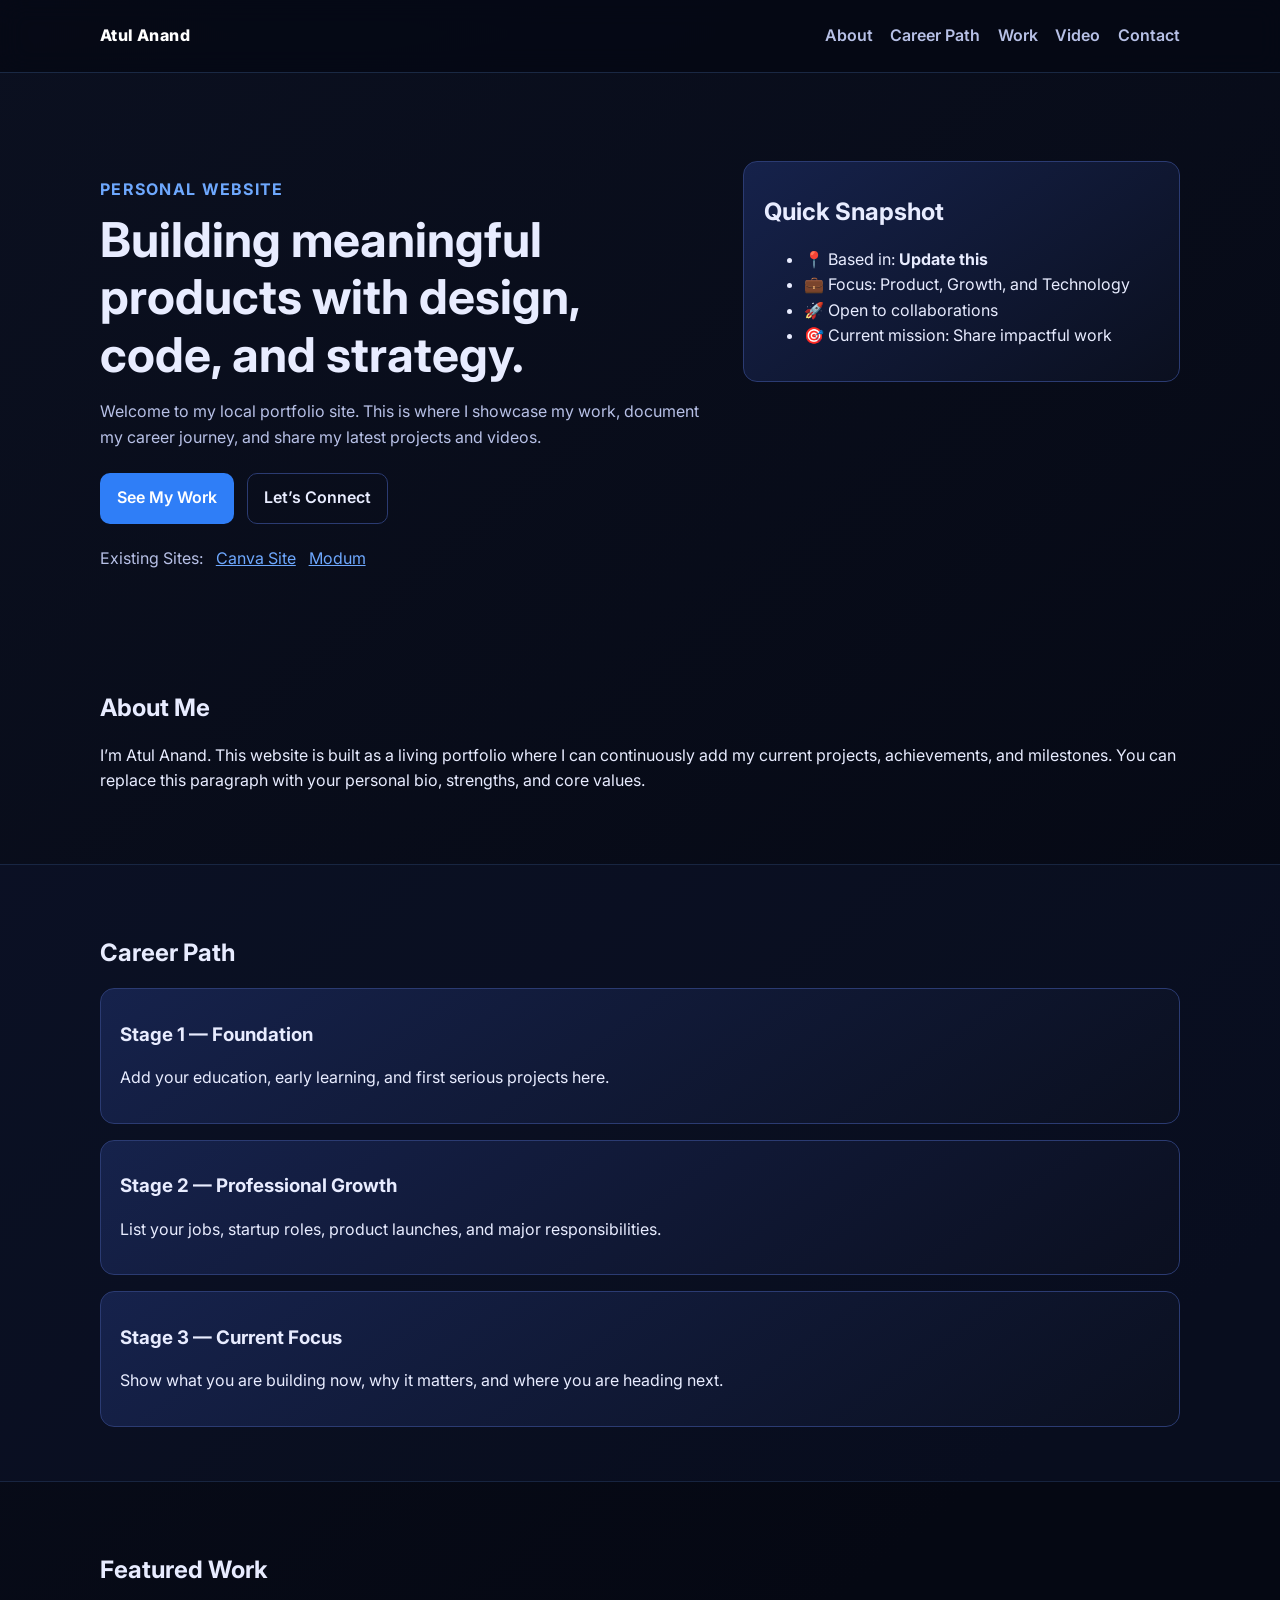
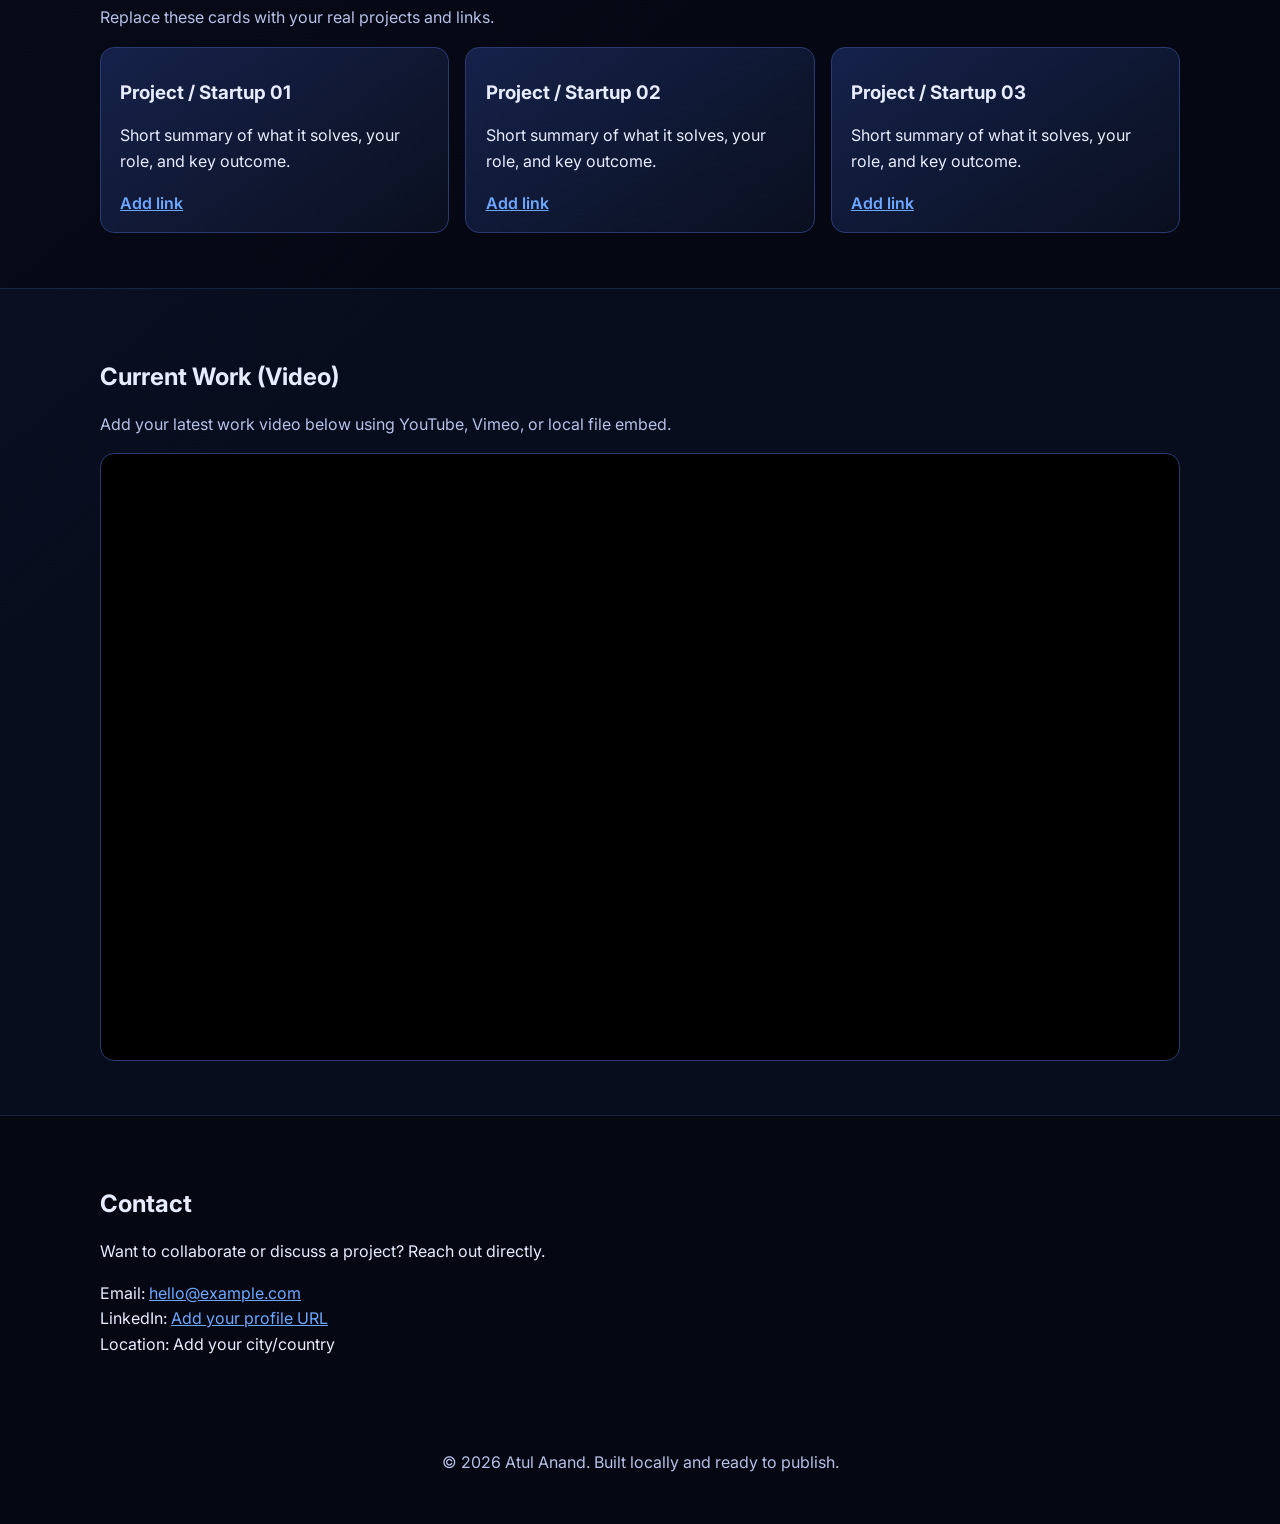
==== index.html @ 0b85ee7c "Create local personal portfolio website scaffold" ====
<!DOCTYPE html>
<html lang="en">
<head>
  <meta charset="UTF-8" />
  <meta name="viewport" content="width=device-width, initial-scale=1.0" />
  <title>Atul Anand | Portfolio</title>
  <meta name="description" content="Personal portfolio for Atul Anand: projects, career journey, and latest work." />
  <link rel="preconnect" href="https://fonts.googleapis.com">
  <link rel="preconnect" href="https://fonts.gstatic.com" crossorigin>
  <link href="https://fonts.googleapis.com/css2?family=Inter:wght@400;500;600;700;800&display=swap" rel="stylesheet">
  <link rel="stylesheet" href="style.css" />
</head>
<body>
  <header class="site-header" id="top">
    <div class="container nav-wrap">
      <a class="brand" href="#top">Atul Anand</a>
      <nav>
        <button class="menu-toggle" aria-expanded="false" aria-controls="site-menu">Menu</button>
        <ul id="site-menu" class="menu">
          <li><a href="#about">About</a></li>
          <li><a href="#career">Career Path</a></li>
          <li><a href="#work">Work</a></li>
          <li><a href="#video">Video</a></li>
          <li><a href="#contact">Contact</a></li>
        </ul>
      </nav>
    </div>
  </header>

  <main>
    <section class="hero">
      <div class="container hero-grid">
        <div>
          <p class="eyebrow">Personal Website</p>
          <h1>Building meaningful products with design, code, and strategy.</h1>
          <p class="hero-copy">
            Welcome to my local portfolio site. This is where I showcase my work, document my career journey,
            and share my latest projects and videos.
          </p>
          <div class="hero-actions">
            <a class="btn primary" href="#work">See My Work</a>
            <a class="btn secondary" href="#contact">Let’s Connect</a>
          </div>
          <div class="external-links">
            <span>Existing Sites:</span>
            <a href="https://atulanand.my.canva.site/" target="_blank" rel="noreferrer">Canva Site</a>
            <a href="https://www.modum.me" target="_blank" rel="noreferrer">Modum</a>
          </div>
        </div>
        <aside class="hero-card">
          <h2>Quick Snapshot</h2>
          <ul>
            <li>📍 Based in: <strong>Update this</strong></li>
            <li>💼 Focus: Product, Growth, and Technology</li>
            <li>🚀 Open to collaborations</li>
            <li>🎯 Current mission: Share impactful work</li>
          </ul>
        </aside>
      </div>
    </section>

    <section id="about" class="section">
      <div class="container">
        <h2>About Me</h2>
        <p>
          I’m Atul Anand. This website is built as a living portfolio where I can continuously add my current
          projects, achievements, and milestones. You can replace this paragraph with your personal bio, strengths,
          and core values.
        </p>
      </div>
    </section>

    <section id="career" class="section alt-bg">
      <div class="container">
        <h2>Career Path</h2>
        <div class="timeline">
          <article class="timeline-item">
            <h3>Stage 1 — Foundation</h3>
            <p>Add your education, early learning, and first serious projects here.</p>
          </article>
          <article class="timeline-item">
            <h3>Stage 2 — Professional Growth</h3>
            <p>List your jobs, startup roles, product launches, and major responsibilities.</p>
          </article>
          <article class="timeline-item">
            <h3>Stage 3 — Current Focus</h3>
            <p>Show what you are building now, why it matters, and where you are heading next.</p>
          </article>
        </div>
      </div>
    </section>

    <section id="work" class="section">
      <div class="container">
        <h2>Featured Work</h2>
        <p class="section-intro">Replace these cards with your real projects and links.</p>
        <div class="cards">
          <article class="card">
            <h3>Project / Startup 01</h3>
            <p>Short summary of what it solves, your role, and key outcome.</p>
            <a href="#" aria-label="Project 1 link">Add link</a>
          </article>
          <article class="card">
            <h3>Project / Startup 02</h3>
            <p>Short summary of what it solves, your role, and key outcome.</p>
            <a href="#" aria-label="Project 2 link">Add link</a>
          </article>
          <article class="card">
            <h3>Project / Startup 03</h3>
            <p>Short summary of what it solves, your role, and key outcome.</p>
            <a href="#" aria-label="Project 3 link">Add link</a>
          </article>
        </div>
      </div>
    </section>

    <section id="video" class="section alt-bg">
      <div class="container">
        <h2>Current Work (Video)</h2>
        <p class="section-intro">Add your latest work video below using YouTube, Vimeo, or local file embed.</p>
        <div class="video-wrapper">
          <iframe
            src="https://www.youtube.com/embed/dQw4w9WgXcQ"
            title="Current Work Video"
            frameborder="0"
            allow="accelerometer; autoplay; clipboard-write; encrypted-media; gyroscope; picture-in-picture"
            allowfullscreen>
          </iframe>
        </div>
      </div>
    </section>

    <section id="contact" class="section">
      <div class="container">
        <h2>Contact</h2>
        <p>Want to collaborate or discuss a project? Reach out directly.</p>
        <ul class="contact-list">
          <li>Email: <a href="mailto:hello@example.com">hello@example.com</a></li>
          <li>LinkedIn: <a href="#">Add your profile URL</a></li>
          <li>Location: <span>Add your city/country</span></li>
        </ul>
      </div>
    </section>
  </main>

  <footer class="site-footer">
    <div class="container">
      <p>© <span id="year"></span> Atul Anand. Built locally and ready to publish.</p>
    </div>
  </footer>

  <script src="script.js"></script>
</body>
</html>
---- style.css ----
:root {
  --bg: #0b1020;
  --bg-soft: #111936;
  --text: #e8ecff;
  --text-soft: #b7c0e6;
  --accent: #6ea8fe;
  --accent-strong: #2f7ef7;
  --card: #121b3d;
  --border: #2b3b72;
  --container: 1080px;
}

* {
  box-sizing: border-box;
}

html {
  scroll-behavior: smooth;
}

body {
  margin: 0;
  font-family: 'Inter', system-ui, -apple-system, Segoe UI, Roboto, sans-serif;
  color: var(--text);
  background: linear-gradient(140deg, var(--bg), #050813 55%);
  line-height: 1.6;
}

.container {
  width: min(100% - 2rem, var(--container));
  margin-inline: auto;
}

.site-header {
  position: sticky;
  top: 0;
  backdrop-filter: blur(12px);
  background: rgba(5, 8, 19, 0.72);
  border-bottom: 1px solid rgba(110, 168, 254, 0.2);
  z-index: 20;
}

.nav-wrap {
  display: flex;
  align-items: center;
  justify-content: space-between;
  min-height: 72px;
}

.brand {
  color: #fff;
  text-decoration: none;
  font-weight: 800;
  letter-spacing: 0.4px;
}

.menu {
  list-style: none;
  display: flex;
  gap: 1.1rem;
  margin: 0;
  padding: 0;
}

.menu a {
  color: var(--text-soft);
  text-decoration: none;
  font-weight: 600;
}

.menu a:hover {
  color: #fff;
}

.menu-toggle {
  display: none;
}

.hero {
  padding: 5.5rem 0 3rem;
}

.hero-grid {
  display: grid;
  grid-template-columns: 1.4fr 1fr;
  gap: 2rem;
  align-items: start;
}

.eyebrow {
  color: var(--accent);
  font-weight: 700;
  text-transform: uppercase;
  letter-spacing: 0.08em;
  margin-bottom: 0.5rem;
}

h1,
h2,
h3 {
  line-height: 1.2;
}

h1 {
  font-size: clamp(2rem, 4vw, 3rem);
  margin: 0;
}

.hero-copy,
.section-intro {
  color: var(--text-soft);
  max-width: 65ch;
}

.hero-actions {
  display: flex;
  gap: 0.8rem;
  margin: 1.4rem 0;
  flex-wrap: wrap;
}

.btn {
  text-decoration: none;
  display: inline-block;
  padding: 0.72rem 1rem;
  border-radius: 10px;
  font-weight: 600;
  border: 1px solid transparent;
}

.btn.primary {
  background: var(--accent-strong);
  color: #fff;
}

.btn.secondary {
  border-color: var(--border);
  color: var(--text);
}

.external-links {
  display: flex;
  gap: 0.8rem;
  flex-wrap: wrap;
  align-items: center;
  color: var(--text-soft);
}

.external-links a {
  color: var(--accent);
}

.hero-card,
.card,
.timeline-item {
  background: linear-gradient(145deg, rgba(23, 36, 80, 0.9), rgba(11, 16, 32, 0.9));
  border: 1px solid var(--border);
  border-radius: 14px;
  padding: 1rem 1.2rem;
}

.section {
  padding: 3.4rem 0;
}

.alt-bg {
  background: rgba(17, 25, 54, 0.35);
  border-top: 1px solid rgba(110, 168, 254, 0.14);
  border-bottom: 1px solid rgba(110, 168, 254, 0.14);
}

.timeline {
  display: grid;
  gap: 1rem;
}

.cards {
  display: grid;
  grid-template-columns: repeat(3, minmax(0, 1fr));
  gap: 1rem;
}

.card a {
  color: var(--accent);
  font-weight: 600;
}

.video-wrapper {
  position: relative;
  width: 100%;
  aspect-ratio: 16 / 9;
  border-radius: 14px;
  overflow: hidden;
  border: 1px solid var(--border);
  background: #000;
}

.video-wrapper iframe {
  position: absolute;
  inset: 0;
  width: 100%;
  height: 100%;
}

.contact-list {
  list-style: none;
  padding: 0;
  margin: 0;
}

.contact-list a {
  color: var(--accent);
}

.site-footer {
  padding: 1.4rem 0 2rem;
  color: var(--text-soft);
  text-align: center;
}

@media (max-width: 840px) {
  .hero-grid,
  .cards {
    grid-template-columns: 1fr;
  }

  .menu-toggle {
    display: inline-block;
    border: 1px solid var(--border);
    background: transparent;
    color: var(--text);
    border-radius: 8px;
    padding: 0.4rem 0.65rem;
    font-weight: 600;
  }

  .menu {
    display: none;
    position: absolute;
    right: 1rem;
    top: 64px;
    background: #0b1020;
    border: 1px solid var(--border);
    border-radius: 10px;
    padding: 0.8rem;
    flex-direction: column;
    min-width: 160px;
  }

  .menu.open {
    display: flex;
  }
}
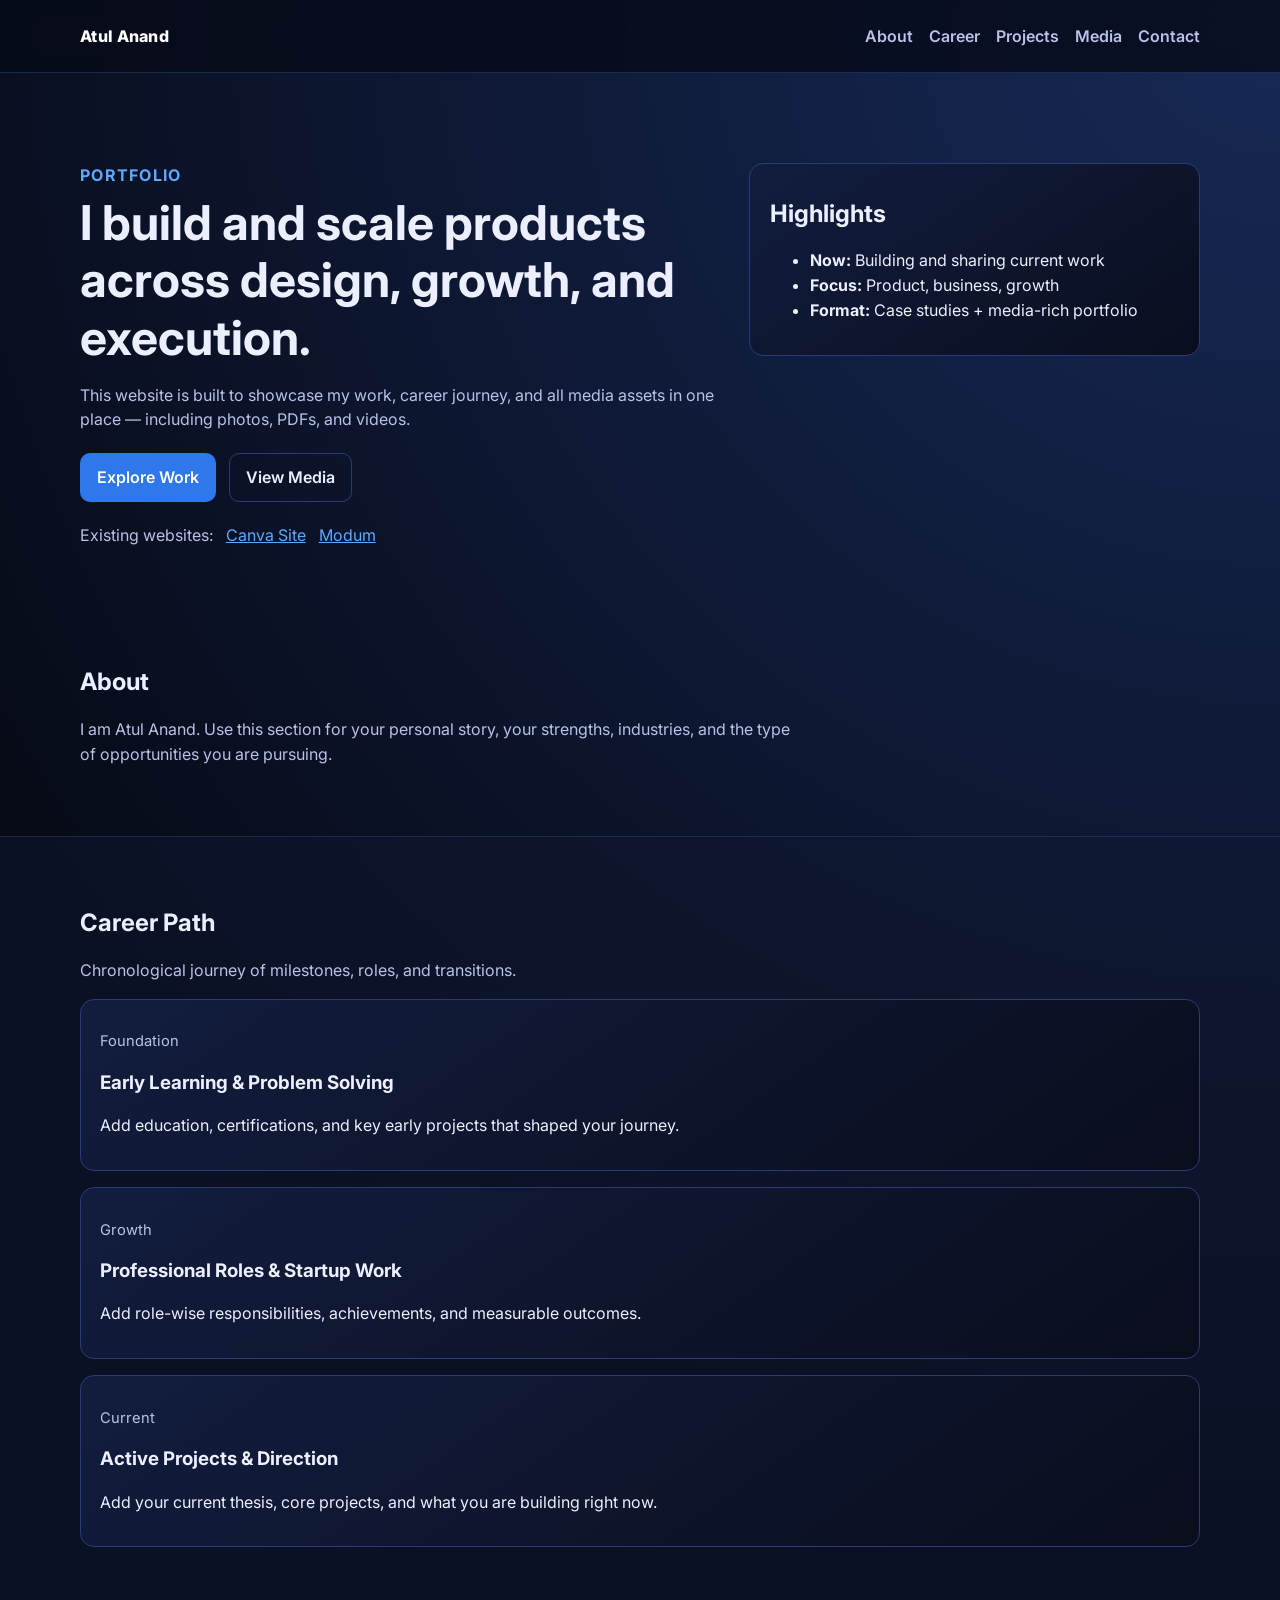
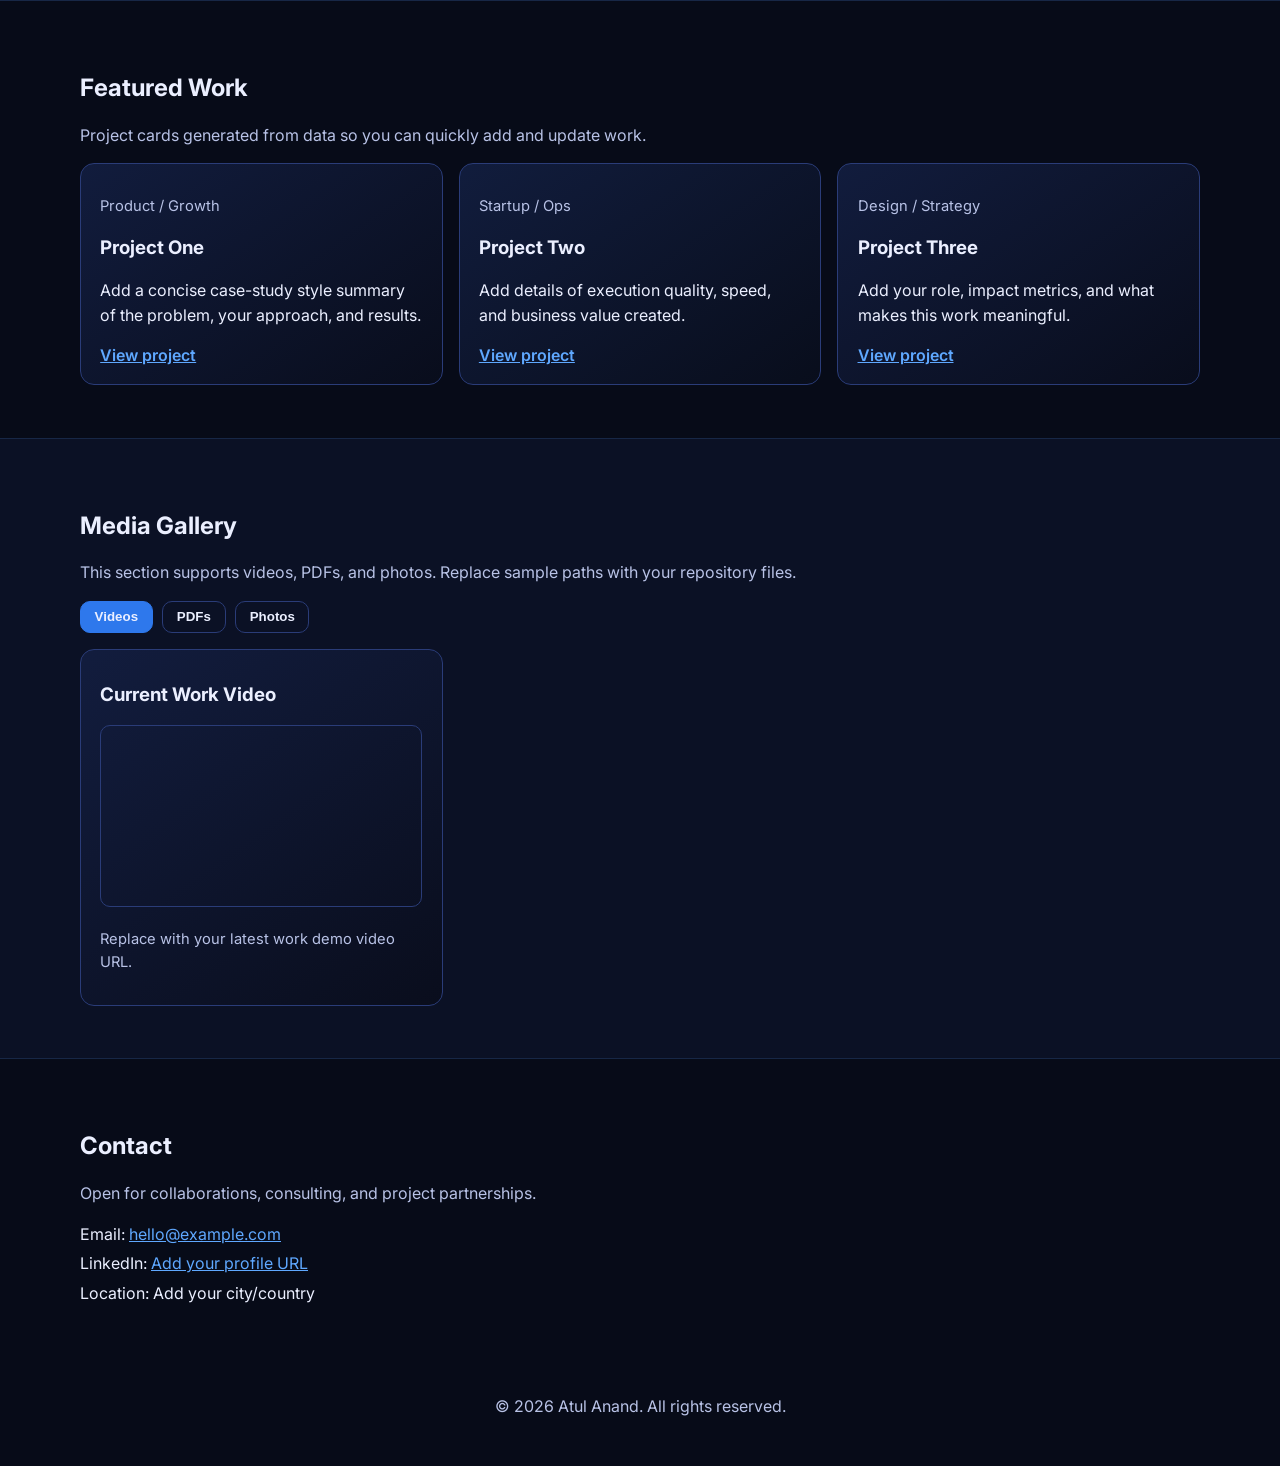
==== commit cf011d7f: "Add Vercel deployment configuration and docs" ====
--- a/index.html
+++ b/index.html
@@ -4,23 +4,29 @@
   <meta charset="UTF-8" />
   <meta name="viewport" content="width=device-width, initial-scale=1.0" />
   <title>Atul Anand | Portfolio</title>
-  <meta name="description" content="Personal portfolio for Atul Anand: projects, career journey, and latest work." />
-  <link rel="preconnect" href="https://fonts.googleapis.com">
-  <link rel="preconnect" href="https://fonts.gstatic.com" crossorigin>
-  <link href="https://fonts.googleapis.com/css2?family=Inter:wght@400;500;600;700;800&display=swap" rel="stylesheet">
+  <meta
+    name="description"
+    content="Atul Anand portfolio website featuring career journey, projects, media gallery, and contact details."
+  />
+  <link rel="preconnect" href="https://fonts.googleapis.com" />
+  <link rel="preconnect" href="https://fonts.gstatic.com" crossorigin />
+  <link
+    href="https://fonts.googleapis.com/css2?family=Inter:wght@400;500;600;700;800&display=swap"
+    rel="stylesheet"
+  />
   <link rel="stylesheet" href="style.css" />
 </head>
 <body>
   <header class="site-header" id="top">
     <div class="container nav-wrap">
       <a class="brand" href="#top">Atul Anand</a>
+      <button class="menu-toggle" aria-expanded="false" aria-controls="site-menu">Menu</button>
       <nav>
-        <button class="menu-toggle" aria-expanded="false" aria-controls="site-menu">Menu</button>
         <ul id="site-menu" class="menu">
           <li><a href="#about">About</a></li>
-          <li><a href="#career">Career Path</a></li>
-          <li><a href="#work">Work</a></li>
-          <li><a href="#video">Video</a></li>
+          <li><a href="#career">Career</a></li>
+          <li><a href="#projects">Projects</a></li>
+          <li><a href="#media">Media</a></li>
           <li><a href="#contact">Contact</a></li>
         </ul>
       </nav>
@@ -31,29 +37,29 @@
     <section class="hero">
       <div class="container hero-grid">
         <div>
-          <p class="eyebrow">Personal Website</p>
-          <h1>Building meaningful products with design, code, and strategy.</h1>
+          <p class="eyebrow">Portfolio</p>
+          <h1>I build and scale products across design, growth, and execution.</h1>
           <p class="hero-copy">
-            Welcome to my local portfolio site. This is where I showcase my work, document my career journey,
-            and share my latest projects and videos.
+            This website is built to showcase my work, career journey, and all media assets in one place —
+            including photos, PDFs, and videos.
           </p>
           <div class="hero-actions">
-            <a class="btn primary" href="#work">See My Work</a>
-            <a class="btn secondary" href="#contact">Let’s Connect</a>
+            <a class="btn primary" href="#projects">Explore Work</a>
+            <a class="btn secondary" href="#media">View Media</a>
           </div>
           <div class="external-links">
-            <span>Existing Sites:</span>
+            <span>Existing websites:</span>
             <a href="https://atulanand.my.canva.site/" target="_blank" rel="noreferrer">Canva Site</a>
             <a href="https://www.modum.me" target="_blank" rel="noreferrer">Modum</a>
           </div>
         </div>
+
         <aside class="hero-card">
-          <h2>Quick Snapshot</h2>
+          <h2>Highlights</h2>
           <ul>
-            <li>📍 Based in: <strong>Update this</strong></li>
-            <li>💼 Focus: Product, Growth, and Technology</li>
-            <li>🚀 Open to collaborations</li>
-            <li>🎯 Current mission: Share impactful work</li>
+            <li><strong>Now:</strong> Building and sharing current work</li>
+            <li><strong>Focus:</strong> Product, business, growth</li>
+            <li><strong>Format:</strong> Case studies + media-rich portfolio</li>
           </ul>
         </aside>
       </div>
@@ -61,83 +67,67 @@
 
     <section id="about" class="section">
       <div class="container">
-        <h2>About Me</h2>
-        <p>
-          I’m Atul Anand. This website is built as a living portfolio where I can continuously add my current
-          projects, achievements, and milestones. You can replace this paragraph with your personal bio, strengths,
-          and core values.
-        </p>
+        <div class="section-head">
+          <h2>About</h2>
+          <p>
+            I am Atul Anand. Use this section for your personal story, your strengths, industries,
+            and the type of opportunities you are pursuing.
+          </p>
+        </div>
       </div>
     </section>
 
     <section id="career" class="section alt-bg">
       <div class="container">
-        <h2>Career Path</h2>
-        <div class="timeline">
-          <article class="timeline-item">
-            <h3>Stage 1 — Foundation</h3>
-            <p>Add your education, early learning, and first serious projects here.</p>
-          </article>
-          <article class="timeline-item">
-            <h3>Stage 2 — Professional Growth</h3>
-            <p>List your jobs, startup roles, product launches, and major responsibilities.</p>
-          </article>
-          <article class="timeline-item">
-            <h3>Stage 3 — Current Focus</h3>
-            <p>Show what you are building now, why it matters, and where you are heading next.</p>
-          </article>
+        <div class="section-head">
+          <h2>Career Path</h2>
+          <p>Chronological journey of milestones, roles, and transitions.</p>
         </div>
+        <div id="careerTimeline" class="timeline"></div>
       </div>
     </section>
 
-    <section id="work" class="section">
+    <section id="projects" class="section">
       <div class="container">
-        <h2>Featured Work</h2>
-        <p class="section-intro">Replace these cards with your real projects and links.</p>
-        <div class="cards">
-          <article class="card">
-            <h3>Project / Startup 01</h3>
-            <p>Short summary of what it solves, your role, and key outcome.</p>
-            <a href="#" aria-label="Project 1 link">Add link</a>
-          </article>
-          <article class="card">
-            <h3>Project / Startup 02</h3>
-            <p>Short summary of what it solves, your role, and key outcome.</p>
-            <a href="#" aria-label="Project 2 link">Add link</a>
-          </article>
-          <article class="card">
-            <h3>Project / Startup 03</h3>
-            <p>Short summary of what it solves, your role, and key outcome.</p>
-            <a href="#" aria-label="Project 3 link">Add link</a>
-          </article>
+        <div class="section-head">
+          <h2>Featured Work</h2>
+          <p>Project cards generated from data so you can quickly add and update work.</p>
         </div>
+        <div id="projectGrid" class="cards"></div>
       </div>
     </section>
 
-    <section id="video" class="section alt-bg">
+    <section id="media" class="section alt-bg">
       <div class="container">
-        <h2>Current Work (Video)</h2>
-        <p class="section-intro">Add your latest work video below using YouTube, Vimeo, or local file embed.</p>
-        <div class="video-wrapper">
-          <iframe
-            src="https://www.youtube.com/embed/dQw4w9WgXcQ"
-            title="Current Work Video"
-            frameborder="0"
-            allow="accelerometer; autoplay; clipboard-write; encrypted-media; gyroscope; picture-in-picture"
-            allowfullscreen>
-          </iframe>
+        <div class="section-head">
+          <h2>Media Gallery</h2>
+          <p>
+            This section supports videos, PDFs, and photos. Replace sample paths with your repository files.
+          </p>
         </div>
+
+        <div class="media-tabs" role="tablist" aria-label="Media type tabs">
+          <button class="tab-btn active" data-tab="videos" role="tab" aria-selected="true">Videos</button>
+          <button class="tab-btn" data-tab="pdfs" role="tab" aria-selected="false">PDFs</button>
+          <button class="tab-btn" data-tab="photos" role="tab" aria-selected="false">Photos</button>
+        </div>
+
+        <div id="videos" class="tab-panel active" role="tabpanel"></div>
+        <div id="pdfs" class="tab-panel" role="tabpanel"></div>
+        <div id="photos" class="tab-panel" role="tabpanel"></div>
       </div>
     </section>
 
     <section id="contact" class="section">
       <div class="container">
-        <h2>Contact</h2>
-        <p>Want to collaborate or discuss a project? Reach out directly.</p>
+        <div class="section-head">
+          <h2>Contact</h2>
+          <p>Open for collaborations, consulting, and project partnerships.</p>
+        </div>
         <ul class="contact-list">
           <li>Email: <a href="mailto:hello@example.com">hello@example.com</a></li>
           <li>LinkedIn: <a href="#">Add your profile URL</a></li>
-          <li>Location: <span>Add your city/country</span></li>
+          <li>Location: Add your city/country</li>
         </ul>
       </div>
     </section>
@@ -145,7 +135,7 @@
 
   <footer class="site-footer">
     <div class="container">
-      <p>© <span id="year"></span> Atul Anand. Built locally and ready to publish.</p>
+      <p>© <span id="year"></span> Atul Anand. All rights reserved.</p>
     </div>
   </footer>
 
--- a/style.css
+++ b/style.css
@@ -1,13 +1,13 @@
 :root {
-  --bg: #0b1020;
-  --bg-soft: #111936;
-  --text: #e8ecff;
-  --text-soft: #b7c0e6;
-  --accent: #6ea8fe;
-  --accent-strong: #2f7ef7;
-  --card: #121b3d;
-  --border: #2b3b72;
-  --container: 1080px;
+  --bg: #070b18;
+  --bg-soft: #101833;
+  --text: #ebefff;
+  --muted: #b8c2e6;
+  --accent: #5fa8ff;
+  --accent-strong: #2e78ec;
+  --border: #2a3c78;
+  --card: #121d3f;
+  --container: 1120px;
 }
 
 * {
@@ -20,10 +20,10 @@
 
 body {
   margin: 0;
-  font-family: 'Inter', system-ui, -apple-system, Segoe UI, Roboto, sans-serif;
+  font-family: 'Inter', system-ui, -apple-system, sans-serif;
+  background: radial-gradient(circle at top right, #172957, var(--bg) 45%);
   color: var(--text);
-  background: linear-gradient(140deg, var(--bg), #050813 55%);
-  line-height: 1.6;
+  line-height: 1.55;
 }
 
 .container {
@@ -34,36 +34,37 @@
 .site-header {
   position: sticky;
   top: 0;
-  backdrop-filter: blur(12px);
-  background: rgba(5, 8, 19, 0.72);
-  border-bottom: 1px solid rgba(110, 168, 254, 0.2);
-  z-index: 20;
+  z-index: 100;
+  background: rgba(7, 11, 24, 0.8);
+  border-bottom: 1px solid rgba(95, 168, 255, 0.2);
+  backdrop-filter: blur(10px);
 }
 
 .nav-wrap {
+  min-height: 72px;
   display: flex;
   align-items: center;
   justify-content: space-between;
-  min-height: 72px;
+  gap: 1rem;
 }
 
 .brand {
   color: #fff;
   text-decoration: none;
   font-weight: 800;
-  letter-spacing: 0.4px;
+  letter-spacing: 0.3px;
 }
 
 .menu {
+  display: flex;
   list-style: none;
-  display: flex;
-  gap: 1.1rem;
   margin: 0;
   padding: 0;
+  gap: 1rem;
 }
 
 .menu a {
-  color: var(--text-soft);
+  color: var(--muted);
   text-decoration: none;
   font-weight: 600;
 }
@@ -74,30 +75,36 @@
 
 .menu-toggle {
   display: none;
+  border: 1px solid var(--border);
+  background: transparent;
+  color: var(--text);
+  border-radius: 8px;
+  padding: 0.4rem 0.65rem;
 }
 
 .hero {
-  padding: 5.5rem 0 3rem;
+  padding: 5.6rem 0 3rem;
 }
 
 .hero-grid {
   display: grid;
-  grid-template-columns: 1.4fr 1fr;
-  gap: 2rem;
+  grid-template-columns: 1.45fr 1fr;
+  gap: 1rem;
   align-items: start;
 }
 
 .eyebrow {
+  text-transform: uppercase;
+  letter-spacing: 0.08em;
   color: var(--accent);
   font-weight: 700;
-  text-transform: uppercase;
-  letter-spacing: 0.08em;
-  margin-bottom: 0.5rem;
+  margin: 0 0 0.4rem;
 }
 
 h1,
 h2,
-h3 {
+h3,
+h4 {
   line-height: 1.2;
 }
 
@@ -106,23 +113,33 @@
   margin: 0;
 }
 
-.hero-copy,
-.section-intro {
-  color: var(--text-soft);
-  max-width: 65ch;
+.section {
+  padding: 3.3rem 0;
+}
+
+.alt-bg {
+  background: rgba(16, 24, 51, 0.5);
+  border-top: 1px solid rgba(95, 168, 255, 0.15);
+  border-bottom: 1px solid rgba(95, 168, 255, 0.15);
+}
+
+.section-head p,
+.hero-copy {
+  color: var(--muted);
+  max-width: 72ch;
 }
 
 .hero-actions {
   display: flex;
+  flex-wrap: wrap;
   gap: 0.8rem;
-  margin: 1.4rem 0;
-  flex-wrap: wrap;
+  margin: 1.3rem 0;
 }
 
 .btn {
+  display: inline-block;
+  padding: 0.7rem 1rem;
   text-decoration: none;
-  display: inline-block;
-  padding: 0.72rem 1rem;
   border-radius: 10px;
   font-weight: 600;
   border: 1px solid transparent;
@@ -140,10 +157,10 @@
 
 .external-links {
   display: flex;
-  gap: 0.8rem;
   flex-wrap: wrap;
   align-items: center;
-  color: var(--text-soft);
+  gap: 0.8rem;
+  color: var(--muted);
 }
 
 .external-links a {
@@ -151,61 +168,90 @@
 }
 
 .hero-card,
+.timeline-item,
 .card,
-.timeline-item {
-  background: linear-gradient(145deg, rgba(23, 36, 80, 0.9), rgba(11, 16, 32, 0.9));
+.media-card {
+  background: linear-gradient(145deg, rgba(18, 29, 63, 0.95), rgba(9, 13, 28, 0.95));
   border: 1px solid var(--border);
   border-radius: 14px;
   padding: 1rem 1.2rem;
 }
 
-.section {
-  padding: 3.4rem 0;
-}
-
-.alt-bg {
-  background: rgba(17, 25, 54, 0.35);
-  border-top: 1px solid rgba(110, 168, 254, 0.14);
-  border-bottom: 1px solid rgba(110, 168, 254, 0.14);
-}
-
-.timeline {
+.timeline,
+.cards,
+.media-grid {
   display: grid;
   gap: 1rem;
 }
 
 .cards {
-  display: grid;
   grid-template-columns: repeat(3, minmax(0, 1fr));
-  gap: 1rem;
-}
-
-.card a {
+}
+
+.card .meta,
+.timeline-item .meta,
+.media-card .meta {
+  color: var(--muted);
+  font-size: 0.92rem;
+}
+
+.card a,
+.media-card a {
   color: var(--accent);
   font-weight: 600;
 }
 
-.video-wrapper {
-  position: relative;
+.media-tabs {
+  display: flex;
+  gap: 0.6rem;
+  margin-bottom: 1rem;
+  flex-wrap: wrap;
+}
+
+.tab-btn {
+  background: transparent;
+  border: 1px solid var(--border);
+  color: var(--text);
+  border-radius: 10px;
+  padding: 0.45rem 0.85rem;
+  font-weight: 600;
+  cursor: pointer;
+}
+
+.tab-btn.active {
+  background: var(--accent-strong);
+  border-color: var(--accent-strong);
+}
+
+.tab-panel {
+  display: none;
+}
+
+.tab-panel.active {
+  display: block;
+}
+
+.media-grid {
+  grid-template-columns: repeat(3, minmax(0, 1fr));
+}
+
+.media-card img,
+.media-card iframe {
   width: 100%;
-  aspect-ratio: 16 / 9;
-  border-radius: 14px;
-  overflow: hidden;
+  border-radius: 10px;
   border: 1px solid var(--border);
-  background: #000;
-}
-
-.video-wrapper iframe {
-  position: absolute;
-  inset: 0;
-  width: 100%;
-  height: 100%;
+}
+
+.media-card iframe {
+  aspect-ratio: 16/9;
 }
 
 .contact-list {
   list-style: none;
   padding: 0;
   margin: 0;
+  display: grid;
+  gap: 0.3rem;
 }
 
 .contact-list a {
@@ -213,38 +259,39 @@
 }
 
 .site-footer {
-  padding: 1.4rem 0 2rem;
-  color: var(--text-soft);
+  padding: 1.2rem 0 2rem;
   text-align: center;
-}
-
-@media (max-width: 840px) {
+  color: var(--muted);
+}
+
+@media (max-width: 900px) {
   .hero-grid,
-  .cards {
+  .cards,
+  .media-grid {
     grid-template-columns: 1fr;
   }
 
   .menu-toggle {
     display: inline-block;
-    border: 1px solid var(--border);
-    background: transparent;
-    color: var(--text);
-    border-radius: 8px;
-    padding: 0.4rem 0.65rem;
-    font-weight: 600;
+    order: 2;
+    margin-left: auto;
+  }
+
+  nav {
+    position: relative;
   }
 
   .menu {
     display: none;
     position: absolute;
-    right: 1rem;
-    top: 64px;
-    background: #0b1020;
+    top: 46px;
+    right: 0;
+    flex-direction: column;
+    min-width: 170px;
+    padding: 0.8rem;
+    border-radius: 10px;
     border: 1px solid var(--border);
-    border-radius: 10px;
-    padding: 0.8rem;
-    flex-direction: column;
-    min-width: 160px;
+    background: #0b132b;
   }
 
   .menu.open {
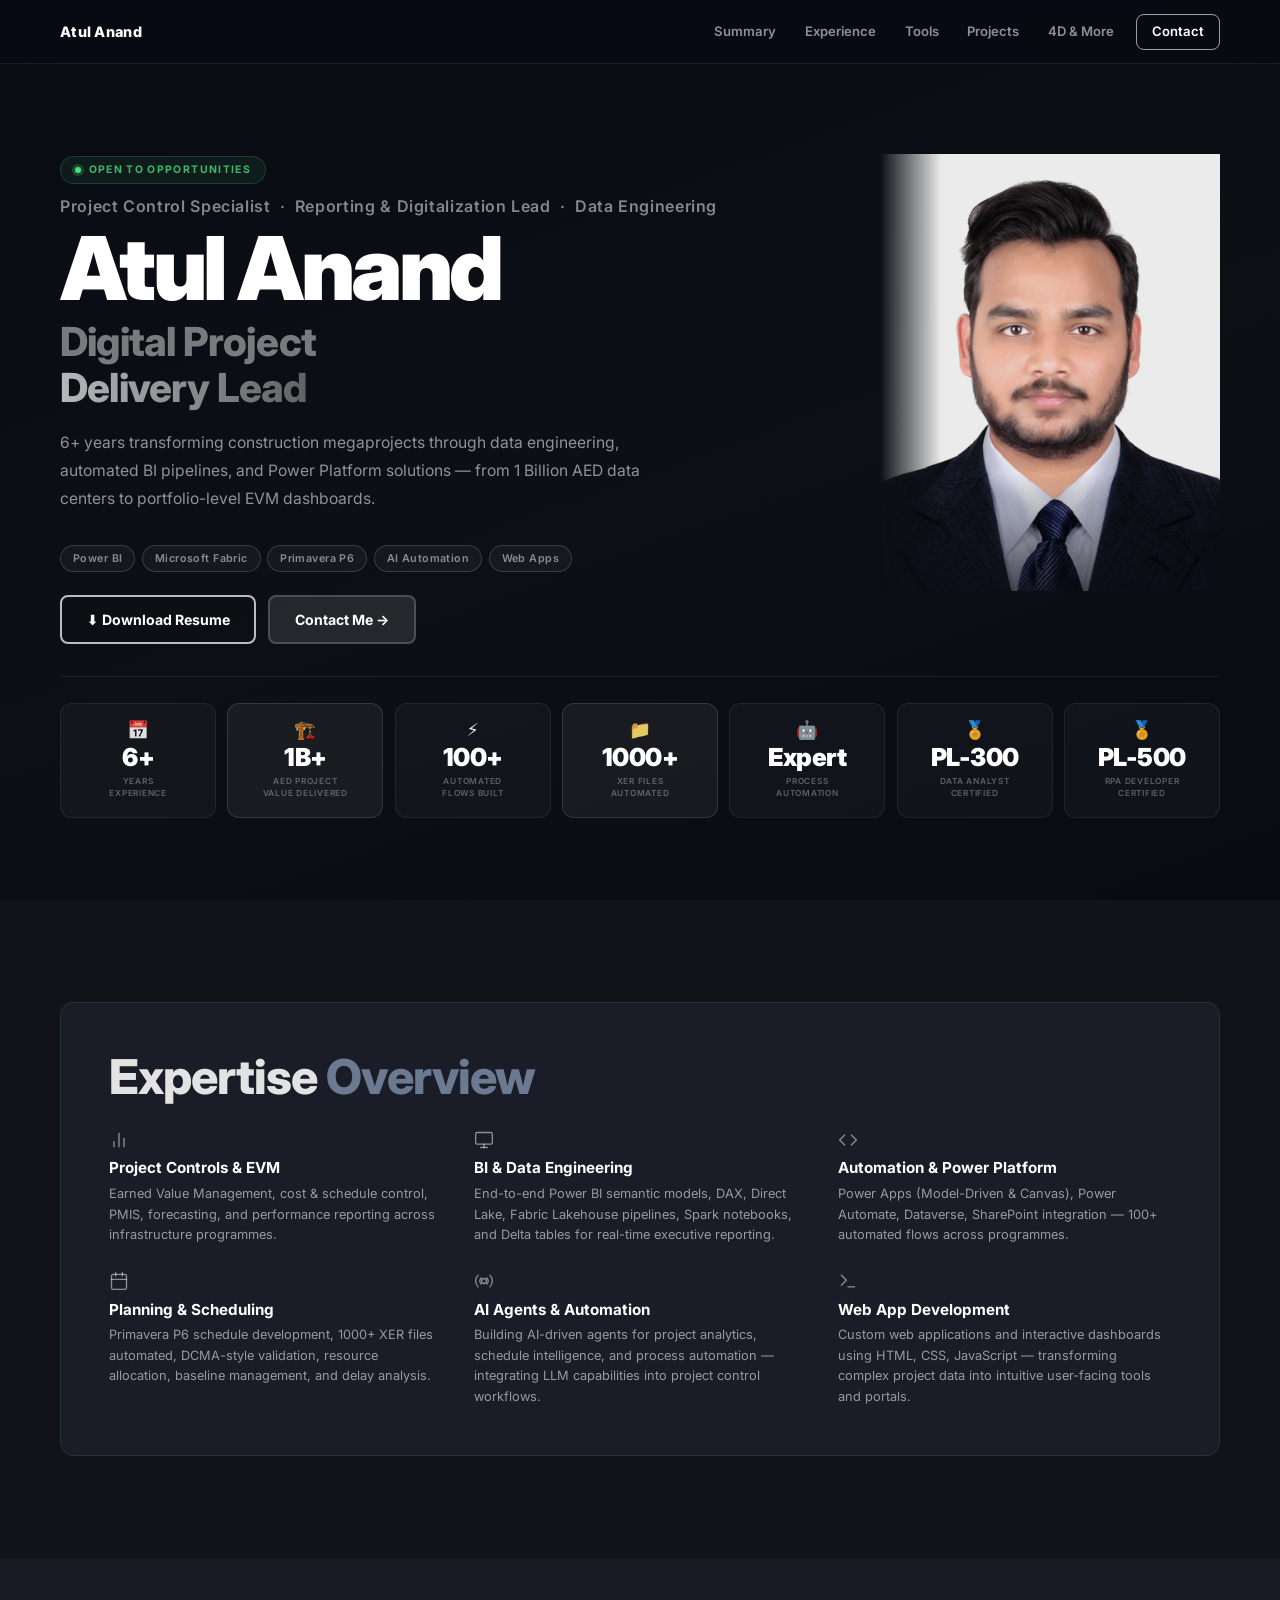
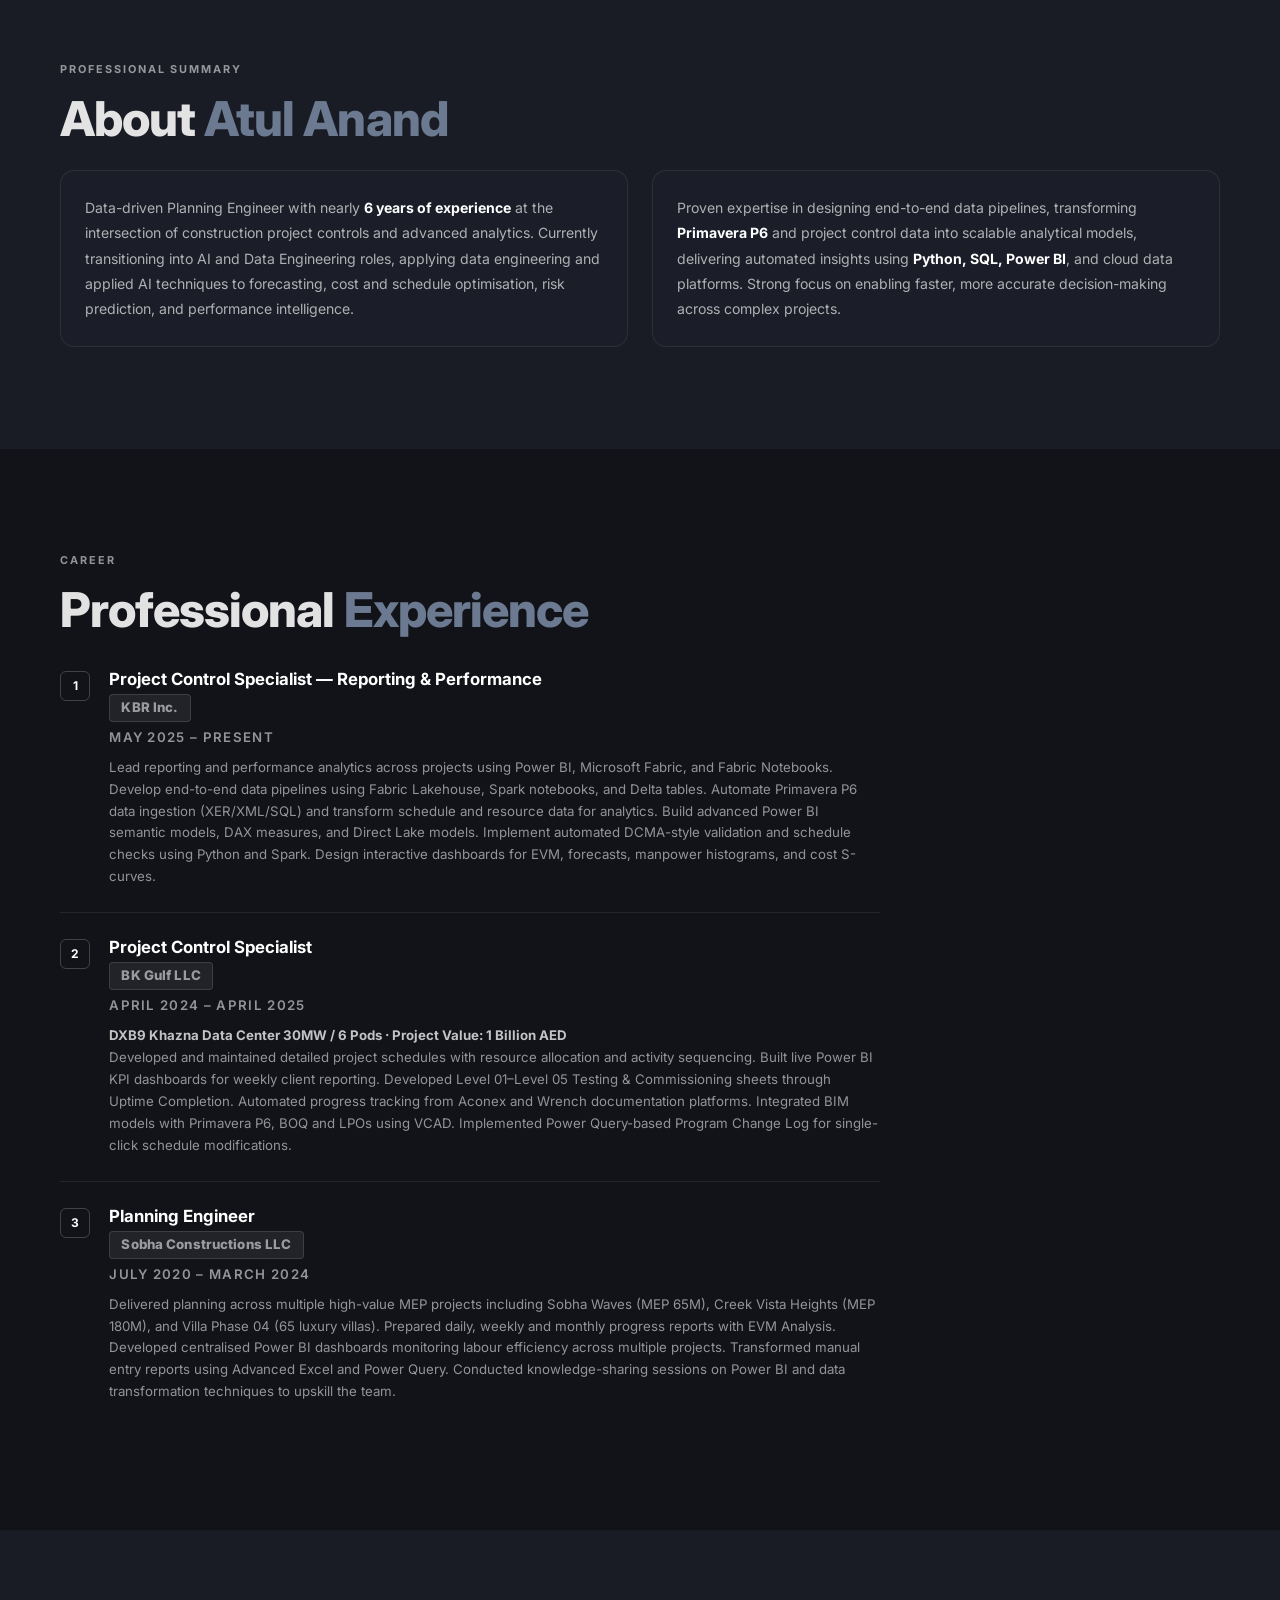
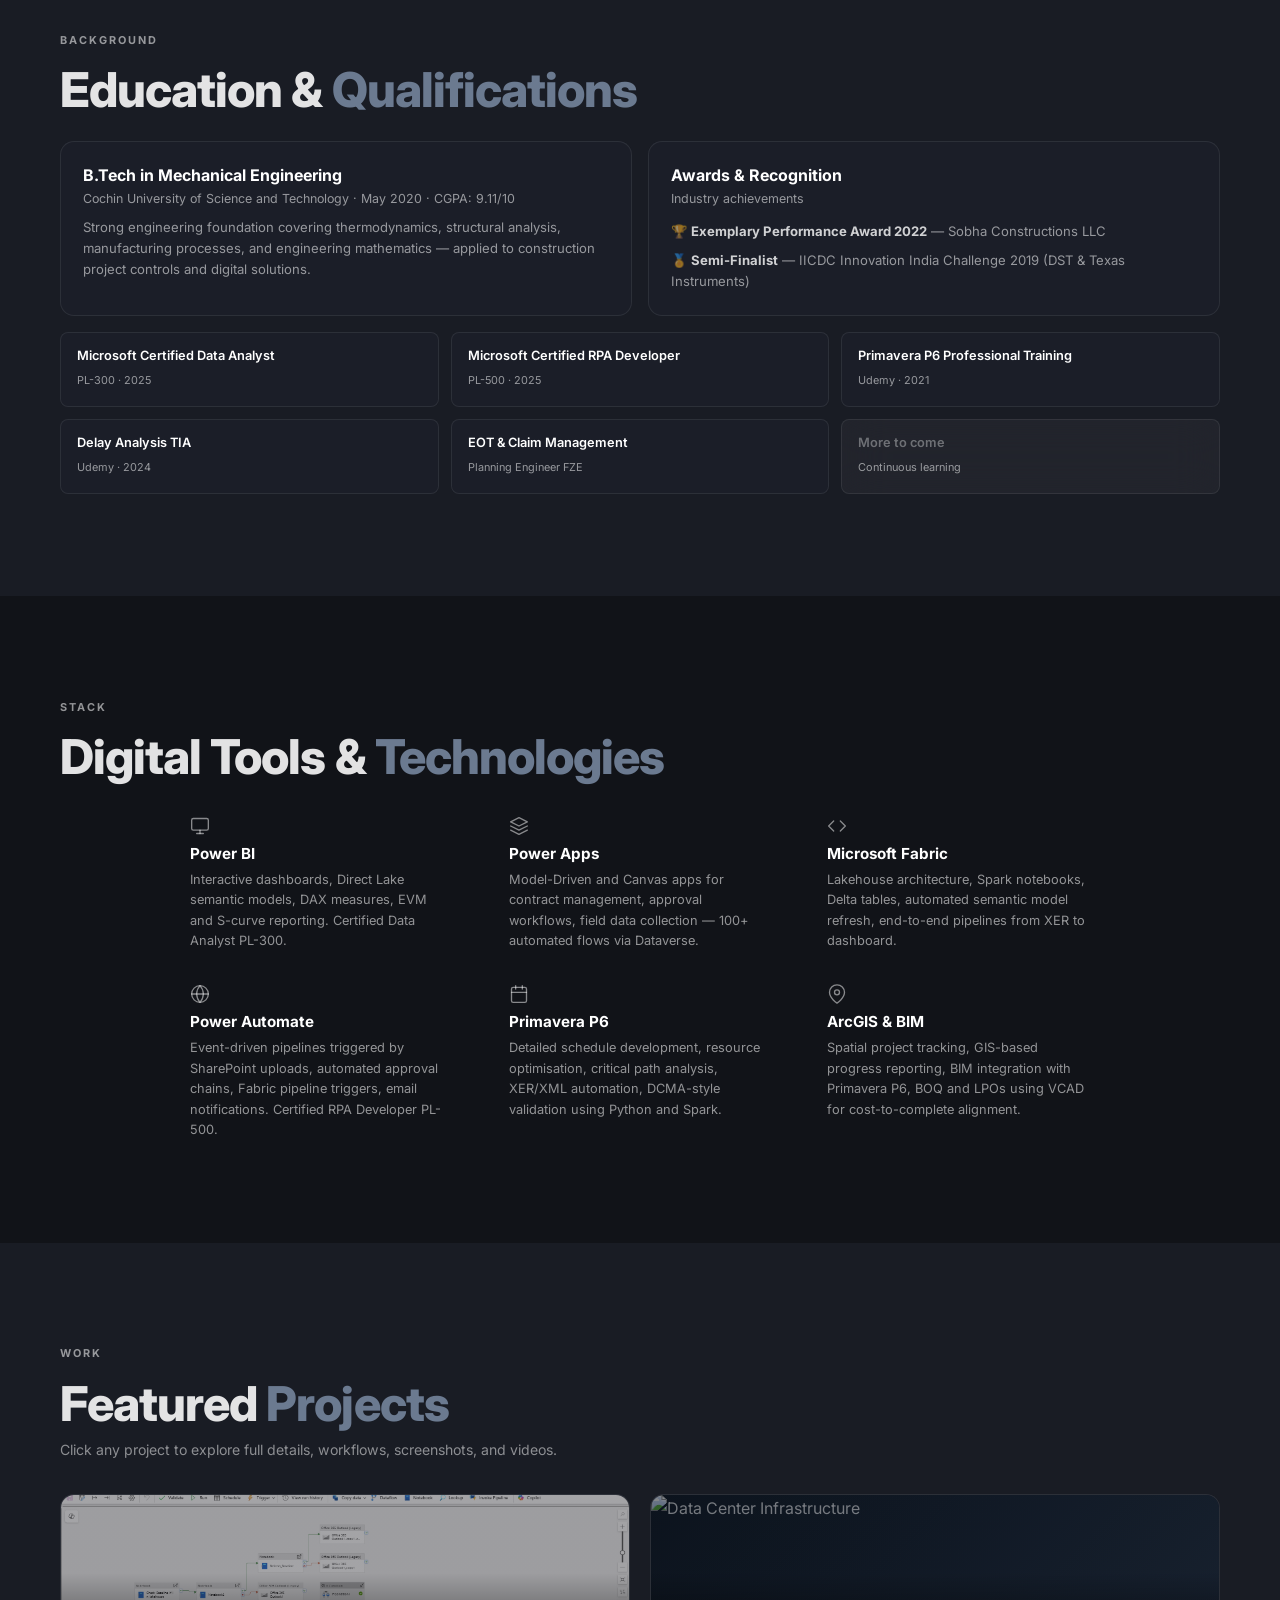
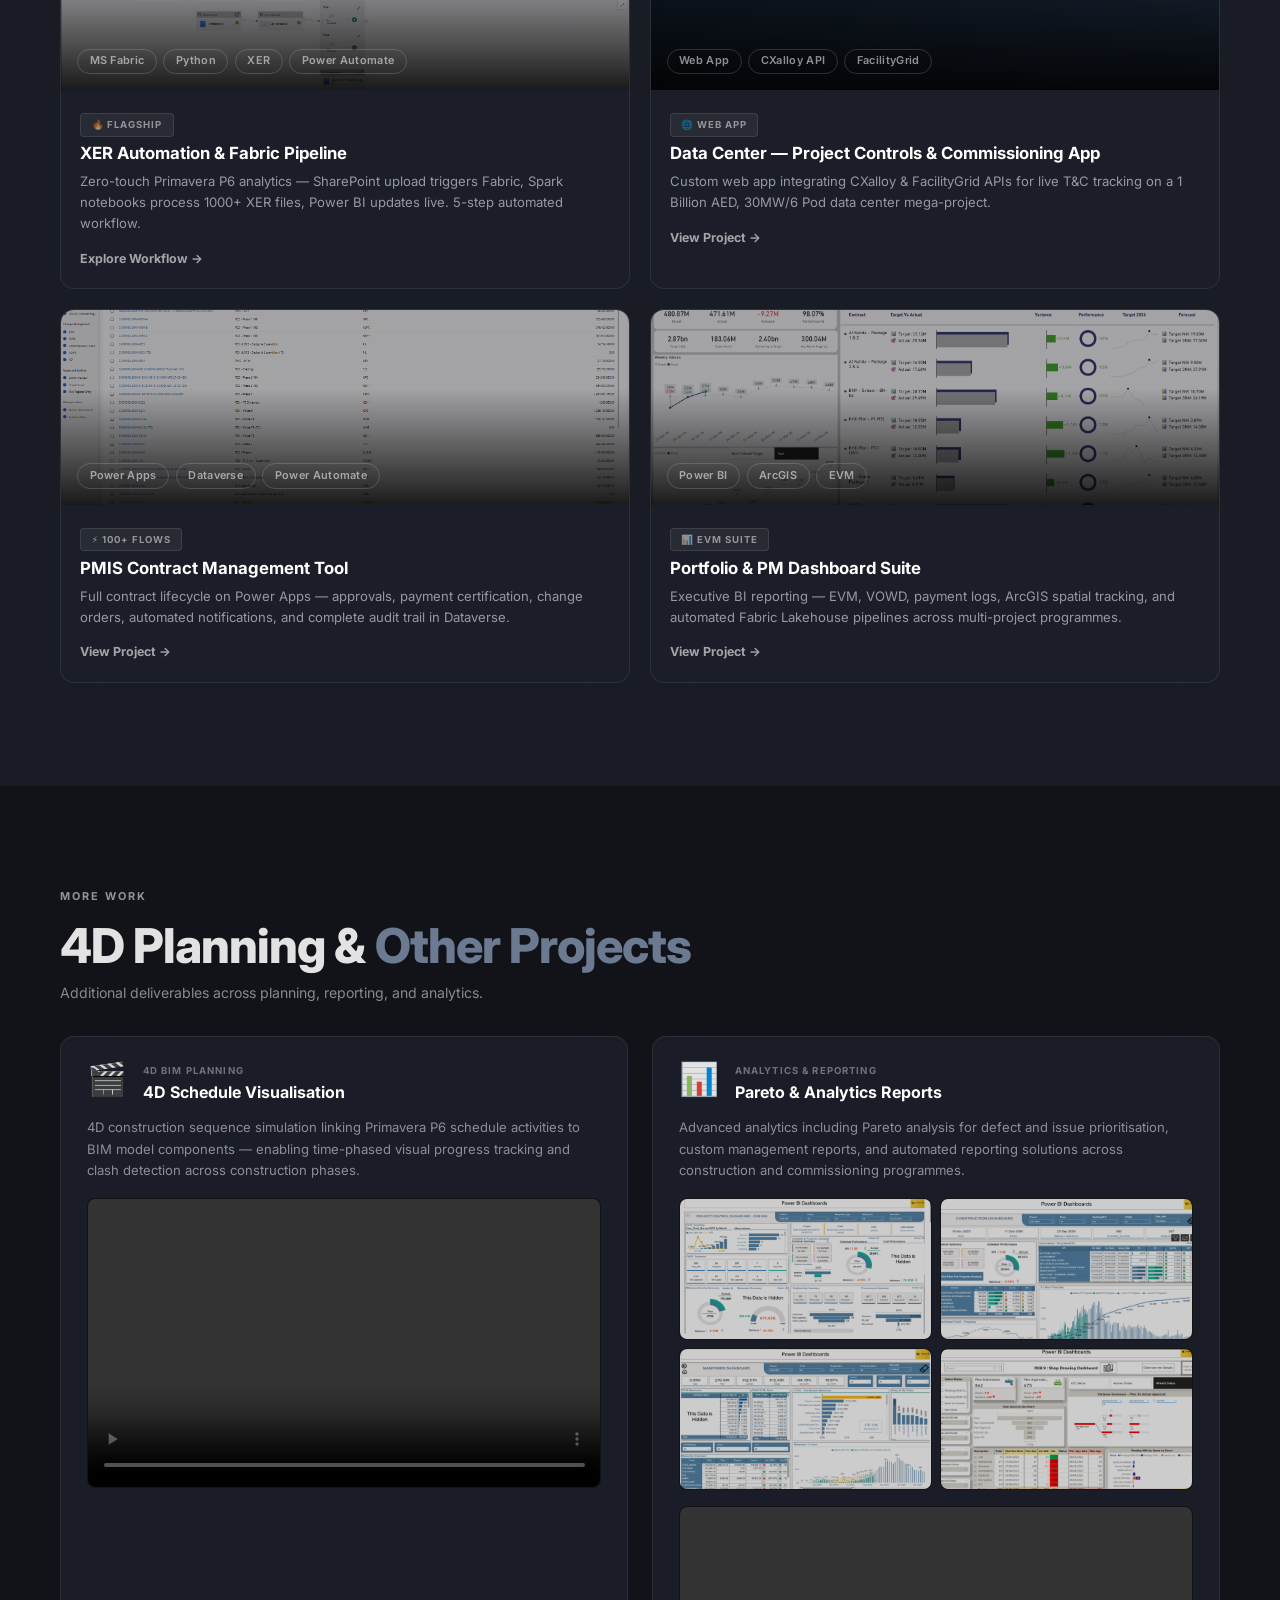
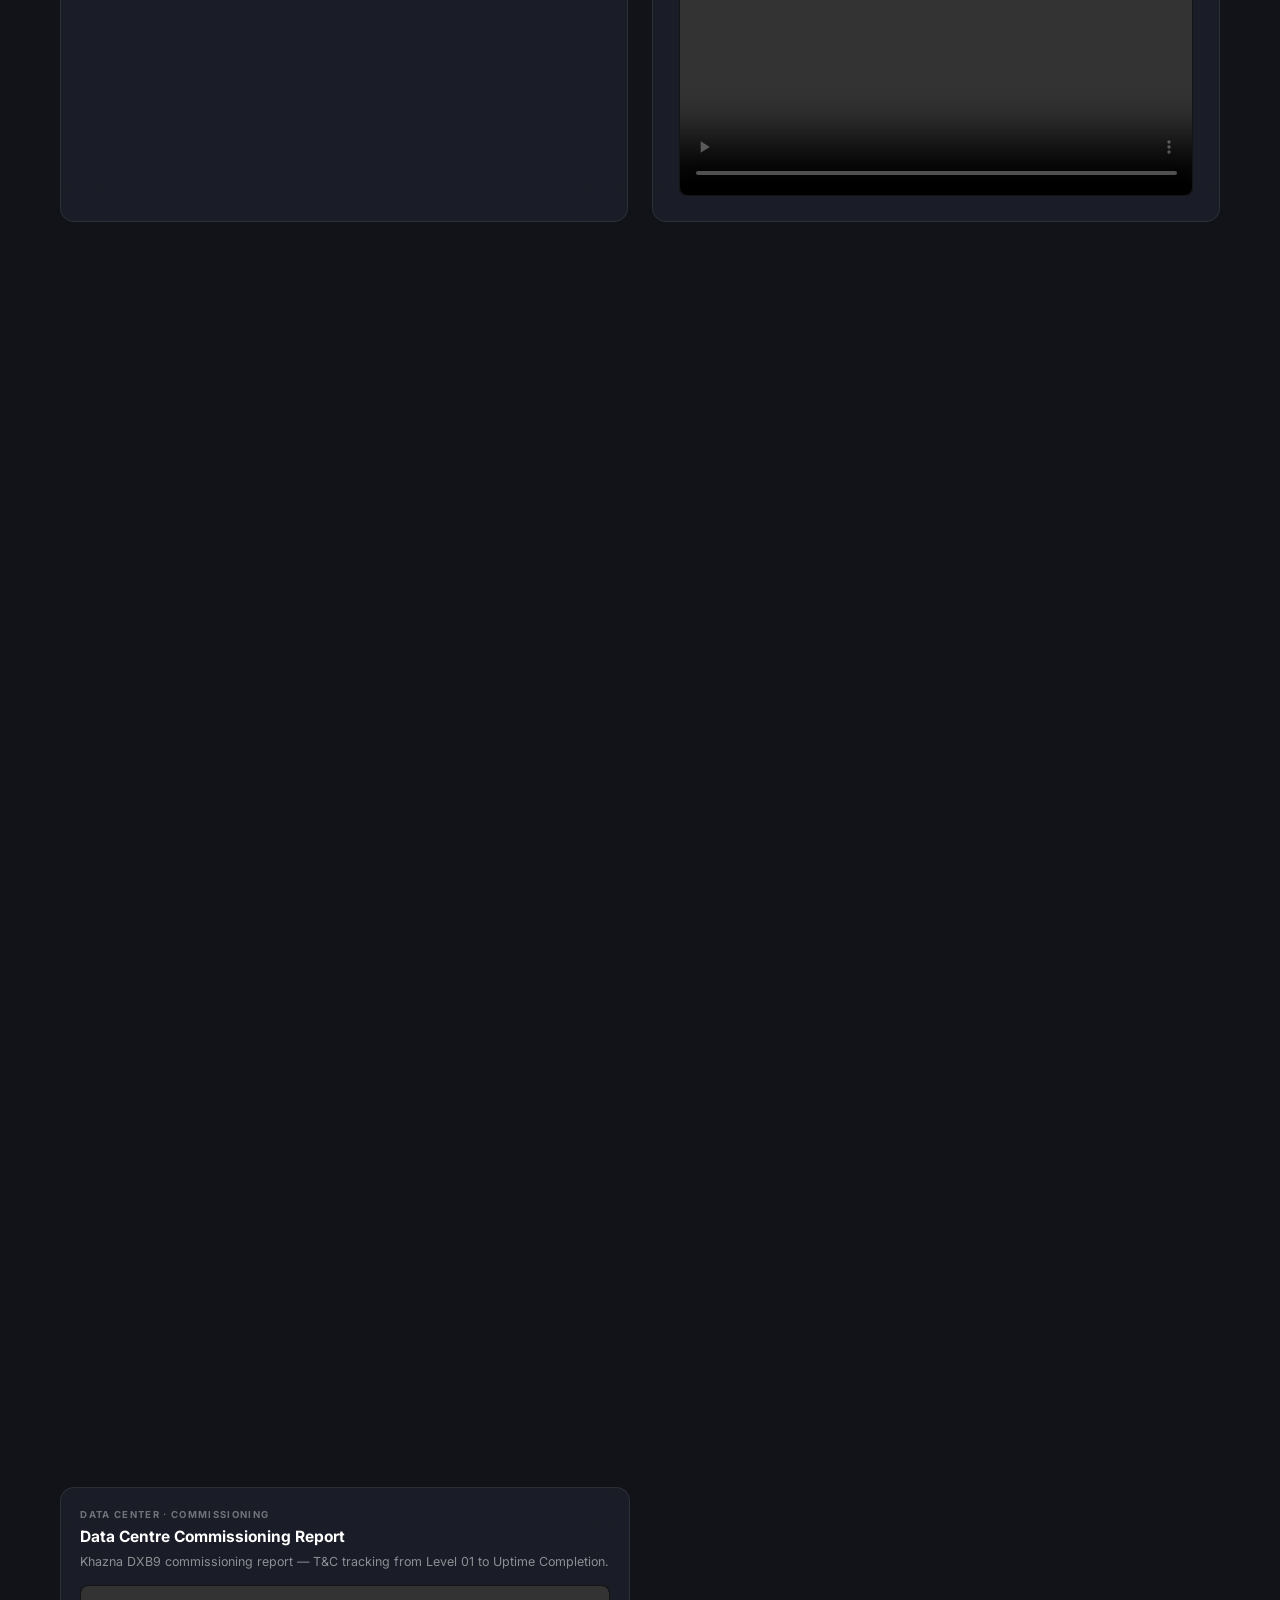
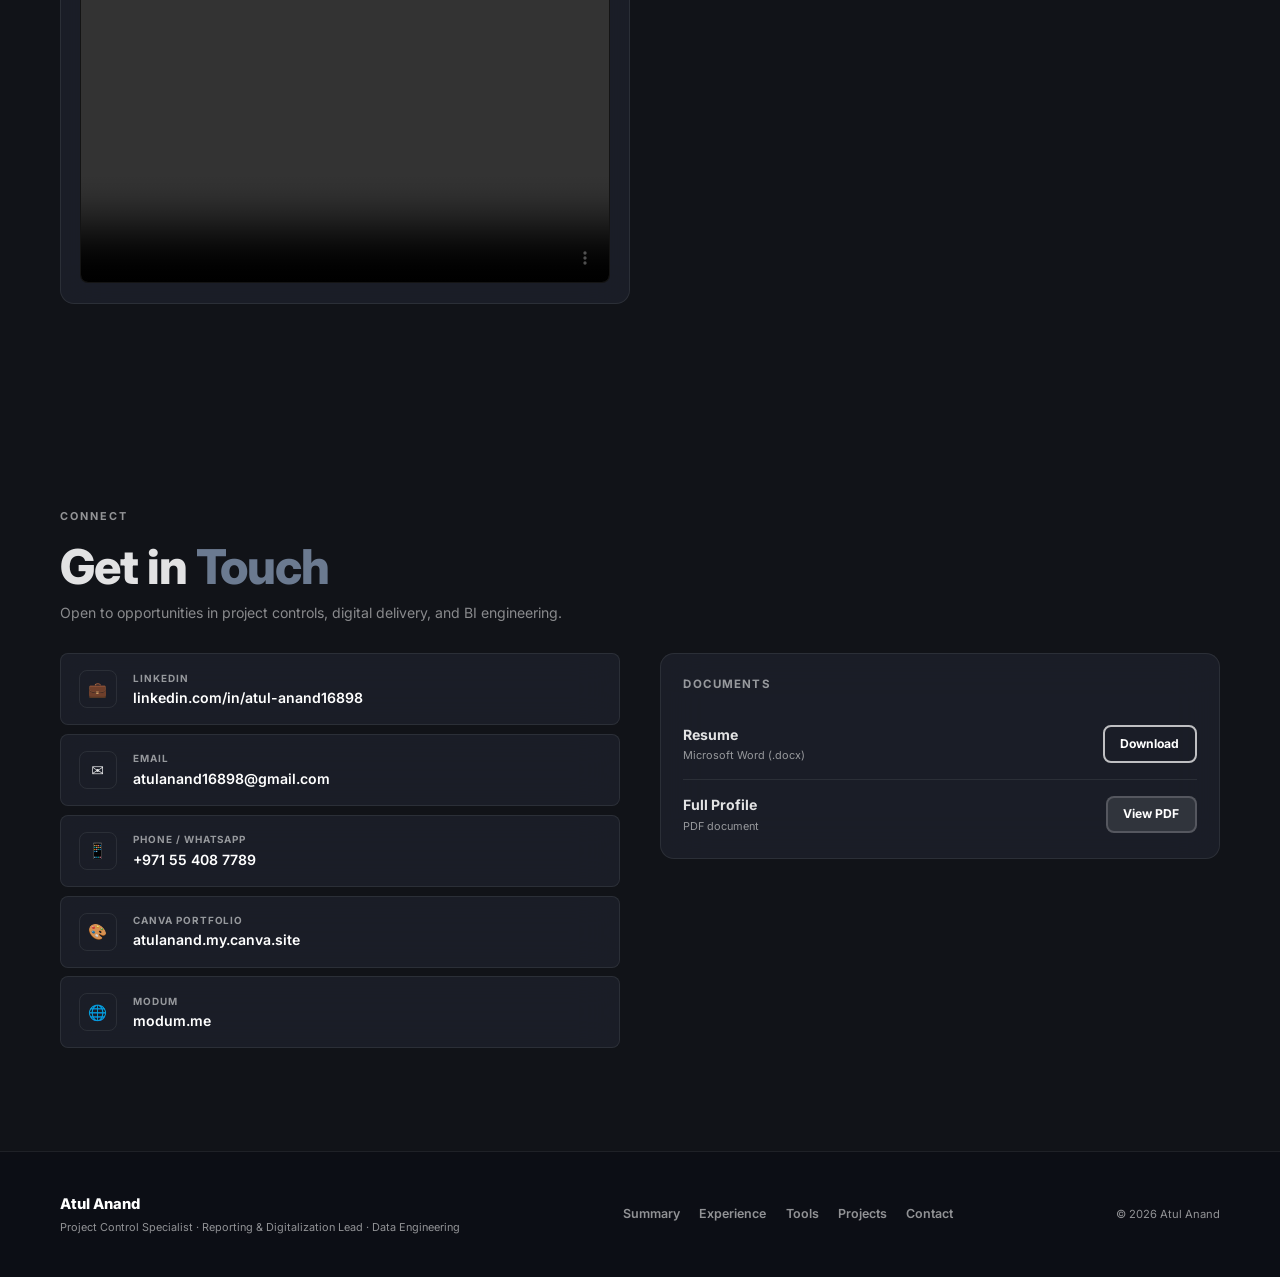
==== commit 9eb3a970: "Complete portfolio redesign — dark dashboard theme, full project modals, 4D section - Gamma-style da" ====
--- a/index.html
+++ b/index.html
@@ -1,144 +1,626 @@
 <!DOCTYPE html>
 <html lang="en">
 <head>
-  <meta charset="UTF-8" />
-  <meta name="viewport" content="width=device-width, initial-scale=1.0" />
-  <title>Atul Anand | Portfolio</title>
-  <meta
-    name="description"
-    content="Atul Anand portfolio website featuring career journey, projects, media gallery, and contact details."
-  />
-  <link rel="preconnect" href="https://fonts.googleapis.com" />
-  <link rel="preconnect" href="https://fonts.gstatic.com" crossorigin />
-  <link
-    href="https://fonts.googleapis.com/css2?family=Inter:wght@400;500;600;700;800&display=swap"
-    rel="stylesheet"
-  />
-  <link rel="stylesheet" href="style.css" />
+  <meta charset="UTF-8"/>
+  <meta name="viewport" content="width=device-width, initial-scale=1.0"/>
+  <title>Atul Anand | Project Control Specialist · Digitalization Lead</title>
+  <meta name="description" content="Atul Anand – Project Control Specialist, Reporting & Digitalization Lead. Power BI, Microsoft Fabric, Power Apps, ArcGIS, Primavera P6."/>
+  <link rel="preconnect" href="https://fonts.googleapis.com">
+  <link rel="preconnect" href="https://fonts.gstatic.com" crossorigin>
+  <link href="https://fonts.googleapis.com/css2?family=Inter:wght@400;500;600;700;800;900&display=swap" rel="stylesheet">
+  <link rel="stylesheet" href="style.css"/>
 </head>
 <body>
-  <header class="site-header" id="top">
-    <div class="container nav-wrap">
-      <a class="brand" href="#top">Atul Anand</a>
-      <button class="menu-toggle" aria-expanded="false" aria-controls="site-menu">Menu</button>
-      <nav>
-        <ul id="site-menu" class="menu">
-          <li><a href="#about">About</a></li>
-          <li><a href="#career">Career</a></li>
-          <li><a href="#projects">Projects</a></li>
-          <li><a href="#media">Media</a></li>
-          <li><a href="#contact">Contact</a></li>
-        </ul>
-      </nav>
-    </div>
-  </header>
-
-  <main>
-    <section class="hero">
-      <div class="container hero-grid">
+
+<!-- ══ NAV ══════════════════════════════════════════════════ -->
+<header class="nav">
+  <div class="wrap nav__inner">
+    <a href="#top" class="nav__brand">Atul Anand</a>
+    <nav aria-label="Main">
+      <button class="nav__burger" aria-expanded="false" aria-label="Open menu">
+        <svg width="18" height="14" viewBox="0 0 18 14" fill="none" stroke="currentColor" stroke-width="2"><line x1="0" y1="1" x2="18" y2="1"/><line x1="0" y1="7" x2="18" y2="7"/><line x1="0" y1="13" x2="18" y2="13"/></svg>
+      </button>
+      <ul class="nav__links">
+        <li><a href="#summary"    class="nav__link">Summary</a></li>
+        <li><a href="#experience" class="nav__link">Experience</a></li>
+        <li><a href="#tools"      class="nav__link">Tools</a></li>
+        <li><a href="#projects"       class="nav__link">Projects</a></li>
+        <li><a href="#other-projects" class="nav__link">4D &amp; More</a></li>
+        <li><a href="#contact"    class="nav__link nav__cta">Contact</a></li>
+      </ul>
+    </nav>
+  </div>
+  <div class="nav__mob">
+    <a href="#summary"    class="nav__link">Summary</a>
+    <a href="#experience" class="nav__link">Experience</a>
+    <a href="#tools"      class="nav__link">Tools</a>
+    <a href="#projects"       class="nav__link">Projects</a>
+    <a href="#other-projects" class="nav__link">4D &amp; More</a>
+    <a href="#contact"    class="nav__link">Contact</a>
+  </div>
+</header>
+
+<main id="top">
+
+<!-- ══ HERO ══════════════════════════════════════════════════ -->
+<section class="hero">
+  <div class="hero__bg" style="background-image:url('https://images.unsplash.com/photo-1504307651254-35680f356dfd?w=1920&q=80');"></div>
+  <div class="hero__overlay"></div>
+
+  <div class="wrap hero__wrap">
+    <div class="hero__top">
+
+      <!-- Name + Designation — left -->
+      <div class="hero__body">
+        <div class="hero__status"><span class="hero__status-dot"></span>Open to Opportunities</div>
+        <p class="hero__roletag">Project Control Specialist &nbsp;·&nbsp; Reporting &amp; Digitalization Lead &nbsp;·&nbsp; Data Engineering</p>
+        <h1 class="hero__name">Atul Anand</h1>
+        <p class="hero__designation">Digital Project<br><span class="hero__desig-accent">Delivery Lead</span></p>
+        <p class="hero__bio">
+          6+ years transforming construction megaprojects through data engineering, automated BI pipelines,
+          and Power Platform solutions — from 1 Billion AED data centers to portfolio-level EVM dashboards.
+        </p>
+        <div class="hero__tags">
+          <span>Power BI</span><span>Microsoft Fabric</span><span>Primavera P6</span><span>AI Automation</span><span>Web Apps</span>
+        </div>
+        <div class="hero__btns">
+          <a href="Resume%20-%20Atul%20Anand.docx" download class="btn btn-w">⬇ Download Resume</a>
+          <a href="#contact" class="btn btn-s">Contact Me →</a>
+        </div>
+      </div>
+
+      <!-- Portrait — right column, spans full height of text block -->
+      <div class="hero__portrait-panel">
+        <img src="profile.JPG" alt="Atul Anand"/>
+      </div>
+
+    </div>
+
+    <!-- Dashboard KPI Strip -->
+    <div class="hero__kpis">
+      <div class="kpi-tile">
+        <span class="kpi-icon">📅</span>
+        <span class="kpi-num">6+</span>
+        <span class="kpi-label">Years<br>Experience</span>
+      </div>
+      <div class="kpi-tile kpi-tile--accent">
+        <span class="kpi-icon">🏗️</span>
+        <span class="kpi-num">1B+</span>
+        <span class="kpi-label">AED Project<br>Value Delivered</span>
+      </div>
+      <div class="kpi-tile">
+        <span class="kpi-icon">⚡</span>
+        <span class="kpi-num">100+</span>
+        <span class="kpi-label">Automated<br>Flows Built</span>
+      </div>
+      <div class="kpi-tile kpi-tile--accent">
+        <span class="kpi-icon">📁</span>
+        <span class="kpi-num">1000+</span>
+        <span class="kpi-label">XER Files<br>Automated</span>
+      </div>
+      <div class="kpi-tile">
+        <span class="kpi-icon">🤖</span>
+        <span class="kpi-num">Expert</span>
+        <span class="kpi-label">Process<br>Automation</span>
+      </div>
+      <div class="kpi-tile">
+        <span class="kpi-icon">🏅</span>
+        <span class="kpi-num">PL-300</span>
+        <span class="kpi-label">Data Analyst<br>Certified</span>
+      </div>
+      <div class="kpi-tile">
+        <span class="kpi-icon">🏅</span>
+        <span class="kpi-num">PL-500</span>
+        <span class="kpi-label">RPA Developer<br>Certified</span>
+      </div>
+    </div>
+  </div>
+</section>
+
+<!-- ══ EXPERTISE OVERVIEW ════════════════════════════════════ -->
+<section id="summary" class="section photo-sec">
+  <div class="photo-sec__bg" style="background-image:url('https://images.unsplash.com/photo-1581092921461-eab62e97a780?w=1920&q=80');"></div>
+  <div class="wrap">
+    <div class="frost exp-card rv">
+      <div class="exp-grid">
         <div>
-          <p class="eyebrow">Portfolio</p>
-          <h1>I build and scale products across design, growth, and execution.</h1>
-          <p class="hero-copy">
-            This website is built to showcase my work, career journey, and all media assets in one place —
-            including photos, PDFs, and videos.
-          </p>
-          <div class="hero-actions">
-            <a class="btn primary" href="#projects">Explore Work</a>
-            <a class="btn secondary" href="#media">View Media</a>
-          </div>
-          <div class="external-links">
-            <span>Existing websites:</span>
-            <a href="https://atulanand.my.canva.site/" target="_blank" rel="noreferrer">Canva Site</a>
-            <a href="https://www.modum.me" target="_blank" rel="noreferrer">Modum</a>
-          </div>
-        </div>
-
-        <aside class="hero-card">
-          <h2>Highlights</h2>
-          <ul>
-            <li><strong>Now:</strong> Building and sharing current work</li>
-            <li><strong>Focus:</strong> Product, business, growth</li>
-            <li><strong>Format:</strong> Case studies + media-rich portfolio</li>
-          </ul>
-        </aside>
-      </div>
-    </section>
-
-    <section id="about" class="section">
-      <div class="container">
-        <div class="section-head">
-          <h2>About</h2>
-          <p>
-            I am Atul Anand. Use this section for your personal story, your strengths, industries,
-            and the type of opportunities you are pursuing.
-          </p>
-        </div>
-      </div>
-    </section>
-
-    <section id="career" class="section alt-bg">
-      <div class="container">
-        <div class="section-head">
-          <h2>Career Path</h2>
-          <p>Chronological journey of milestones, roles, and transitions.</p>
-        </div>
-        <div id="careerTimeline" class="timeline"></div>
-      </div>
-    </section>
-
-    <section id="projects" class="section">
-      <div class="container">
-        <div class="section-head">
-          <h2>Featured Work</h2>
-          <p>Project cards generated from data so you can quickly add and update work.</p>
-        </div>
-        <div id="projectGrid" class="cards"></div>
-      </div>
-    </section>
-
-    <section id="media" class="section alt-bg">
-      <div class="container">
-        <div class="section-head">
-          <h2>Media Gallery</h2>
-          <p>
-            This section supports videos, PDFs, and photos. Replace sample paths with your repository files.
-          </p>
-        </div>
-
-        <div class="media-tabs" role="tablist" aria-label="Media type tabs">
-          <button class="tab-btn active" data-tab="videos" role="tab" aria-selected="true">Videos</button>
-          <button class="tab-btn" data-tab="pdfs" role="tab" aria-selected="false">PDFs</button>
-          <button class="tab-btn" data-tab="photos" role="tab" aria-selected="false">Photos</button>
-        </div>
-
-        <div id="videos" class="tab-panel active" role="tabpanel"></div>
-        <div id="pdfs" class="tab-panel" role="tabpanel"></div>
-        <div id="photos" class="tab-panel" role="tabpanel"></div>
-      </div>
-    </section>
-
-    <section id="contact" class="section">
-      <div class="container">
-        <div class="section-head">
-          <h2>Contact</h2>
-          <p>Open for collaborations, consulting, and project partnerships.</p>
-        </div>
-        <ul class="contact-list">
-          <li>Email: <a href="mailto:hello@example.com">hello@example.com</a></li>
-          <li>LinkedIn: <a href="#">Add your profile URL</a></li>
-          <li>Location: Add your city/country</li>
-        </ul>
-      </div>
-    </section>
-  </main>
-
-  <footer class="site-footer">
-    <div class="container">
-      <p>© <span id="year"></span> Atul Anand. All rights reserved.</p>
-    </div>
-  </footer>
-
-  <script src="script.js"></script>
+          <h2 style="margin-bottom:1.6rem;"><span>Expertise</span> <span class="dim">Overview</span></h2>
+          <div class="exp-skills exp-skills--3col">
+            <div class="sk rv rv-d1">
+              <svg viewBox="0 0 24 24"><line x1="18" y1="20" x2="18" y2="10"/><line x1="12" y1="20" x2="12" y2="4"/><line x1="6" y1="20" x2="6" y2="14"/></svg>
+              <h3>Project Controls &amp; EVM</h3>
+              <p>Earned Value Management, cost &amp; schedule control, PMIS, forecasting, and performance reporting across infrastructure programmes.</p>
+            </div>
+            <div class="sk rv rv-d2">
+              <svg viewBox="0 0 24 24"><rect x="2" y="3" width="20" height="14" rx="2"/><line x1="8" y1="21" x2="16" y2="21"/><line x1="12" y1="17" x2="12" y2="21"/></svg>
+              <h3>BI &amp; Data Engineering</h3>
+              <p>End-to-end Power BI semantic models, DAX, Direct Lake, Fabric Lakehouse pipelines, Spark notebooks, and Delta tables for real-time executive reporting.</p>
+            </div>
+            <div class="sk rv rv-d3">
+              <svg viewBox="0 0 24 24"><polyline points="16 18 22 12 16 6"/><polyline points="8 6 2 12 8 18"/></svg>
+              <h3>Automation &amp; Power Platform</h3>
+              <p>Power Apps (Model-Driven &amp; Canvas), Power Automate, Dataverse, SharePoint integration — 100+ automated flows across programmes.</p>
+            </div>
+            <div class="sk rv rv-d1">
+              <svg viewBox="0 0 24 24"><rect x="3" y="4" width="18" height="18" rx="2"/><line x1="16" y1="2" x2="16" y2="6"/><line x1="8" y1="2" x2="8" y2="6"/><line x1="3" y1="10" x2="21" y2="10"/></svg>
+              <h3>Planning &amp; Scheduling</h3>
+              <p>Primavera P6 schedule development, 1000+ XER files automated, DCMA-style validation, resource allocation, baseline management, and delay analysis.</p>
+            </div>
+            <div class="sk rv rv-d2">
+              <svg viewBox="0 0 24 24"><circle cx="12" cy="12" r="3"/><path d="M19.07 4.93a10 10 0 0 1 0 14.14"/><path d="M4.93 4.93a10 10 0 0 0 0 14.14"/><path d="M15.54 8.46a5 5 0 0 1 0 7.07"/><path d="M8.46 8.46a5 5 0 0 0 0 7.07"/></svg>
+              <h3>AI Agents &amp; Automation</h3>
+              <p>Building AI-driven agents for project analytics, schedule intelligence, and process automation — integrating LLM capabilities into project control workflows.</p>
+            </div>
+            <div class="sk rv rv-d3">
+              <svg viewBox="0 0 24 24"><polyline points="4 17 10 11 4 5"/><line x1="12" y1="19" x2="20" y2="19"/></svg>
+              <h3>Web App Development</h3>
+              <p>Custom web applications and interactive dashboards using HTML, CSS, JavaScript — transforming complex project data into intuitive user-facing tools and portals.</p>
+            </div>
+          </div>
+        </div>
+      </div>
+    </div>
+  </div>
+</section>
+
+<!-- ══ PROFESSIONAL SUMMARY (from resume) ════════════════════ -->
+<section class="section section--dark">
+  <div class="wrap">
+    <span class="label rv">Professional Summary</span>
+    <h2 style="margin-bottom:1.5rem;" class="rv rv-d1"><span>About</span> <span class="dim">Atul Anand</span></h2>
+    <div style="display:grid;grid-template-columns:1fr 1fr;gap:1.5rem;">
+      <div class="frost rv rv-d1" style="padding:1.5rem;">
+        <p style="font-size:.88rem;color:rgba(255,255,255,.65);line-height:1.8;">
+          Data-driven Planning Engineer with nearly <strong style="color:#fff;">6 years of experience</strong>
+          at the intersection of construction project controls and advanced analytics.
+          Currently transitioning into AI and Data Engineering roles, applying data engineering
+          and applied AI techniques to forecasting, cost and schedule optimisation, risk
+          prediction, and performance intelligence.
+        </p>
+      </div>
+      <div class="frost rv rv-d2" style="padding:1.5rem;">
+        <p style="font-size:.88rem;color:rgba(255,255,255,.65);line-height:1.8;">
+          Proven expertise in designing end-to-end data pipelines, transforming
+          <strong style="color:#fff;">Primavera P6</strong> and project control data into scalable
+          analytical models, delivering automated insights using
+          <strong style="color:#fff;">Python, SQL, Power BI</strong>, and cloud data platforms.
+          Strong focus on enabling faster, more accurate decision-making across complex projects.
+        </p>
+      </div>
+    </div>
+  </div>
+</section>
+
+<!-- ══ PROFESSIONAL EXPERIENCE ═══════════════════════════════ -->
+<section id="experience" class="section photo-sec">
+  <div class="photo-sec__bg" style="background-image:url('https://images.unsplash.com/photo-1558494949-ef010cbdcc31?w=1920&q=80');"></div>
+  <div class="wrap">
+    <span class="label rv">Career</span>
+    <h2 style="margin-bottom:2rem;" class="rv rv-d1"><span>Professional</span> <span class="dim">Experience</span></h2>
+    <div class="xp-list rv rv-d1" style="max-width:820px;">
+
+      <div class="xp-item">
+        <div class="xp-num">1</div>
+        <div class="xp-body">
+          <h3>Project Control Specialist — Reporting &amp; Performance</h3>
+          <p class="xp-co">KBR Inc.</p>
+          <p class="xp-date">May 2025 – Present</p>
+          <p>Lead reporting and performance analytics across projects using Power BI, Microsoft Fabric, and Fabric Notebooks. Develop end-to-end data pipelines using Fabric Lakehouse, Spark notebooks, and Delta tables. Automate Primavera P6 data ingestion (XER/XML/SQL) and transform schedule and resource data for analytics. Build advanced Power BI semantic models, DAX measures, and Direct Lake models. Implement automated DCMA-style validation and schedule checks using Python and Spark. Design interactive dashboards for EVM, forecasts, manpower histograms, and cost S-curves.</p>
+        </div>
+      </div>
+
+      <div class="xp-item">
+        <div class="xp-num">2</div>
+        <div class="xp-body">
+          <h3>Project Control Specialist</h3>
+          <p class="xp-co">BK Gulf LLC</p>
+          <p class="xp-date">April 2024 – April 2025</p>
+          <p><strong style="color:rgba(255,255,255,.75);">DXB9 Khazna Data Center 30MW / 6 Pods · Project Value: 1 Billion AED</strong><br>Developed and maintained detailed project schedules with resource allocation and activity sequencing. Built live Power BI KPI dashboards for weekly client reporting. Developed Level 01–Level 05 Testing &amp; Commissioning sheets through Uptime Completion. Automated progress tracking from Aconex and Wrench documentation platforms. Integrated BIM models with Primavera P6, BOQ and LPOs using VCAD. Implemented Power Query-based Program Change Log for single-click schedule modifications.</p>
+        </div>
+      </div>
+
+      <div class="xp-item">
+        <div class="xp-num">3</div>
+        <div class="xp-body">
+          <h3>Planning Engineer</h3>
+          <p class="xp-co">Sobha Constructions LLC</p>
+          <p class="xp-date">July 2020 – March 2024</p>
+          <p>Delivered planning across multiple high-value MEP projects including Sobha Waves (MEP 65M), Creek Vista Heights (MEP 180M), and Villa Phase 04 (65 luxury villas). Prepared daily, weekly and monthly progress reports with EVM Analysis. Developed centralised Power BI dashboards monitoring labour efficiency across multiple projects. Transformed manual entry reports using Advanced Excel and Power Query. Conducted knowledge-sharing sessions on Power BI and data transformation techniques to upskill the team.</p>
+        </div>
+      </div>
+
+    </div>
+  </div>
+</section>
+
+<!-- ══ EDUCATION & CERTIFICATIONS ════════════════════════════ -->
+<section class="section section--dark" id="education">
+  <div class="wrap">
+    <span class="label rv">Background</span>
+    <h2 style="margin-bottom:1.5rem;" class="rv rv-d1"><span>Education &amp;</span> <span class="dim">Qualifications</span></h2>
+    <div class="edu-grid rv rv-d2">
+      <div class="frost edu-card">
+        <h3>B.Tech in Mechanical Engineering</h3>
+        <p class="meta">Cochin University of Science and Technology · May 2020 · CGPA: 9.11/10</p>
+        <p>Strong engineering foundation covering thermodynamics, structural analysis, manufacturing processes, and engineering mathematics — applied to construction project controls and digital solutions.</p>
+      </div>
+      <div class="frost edu-card">
+        <h3>Awards &amp; Recognition</h3>
+        <p class="meta" style="margin-bottom:.75rem;">Industry achievements</p>
+        <p style="margin-bottom:.5rem;">🏆 <strong style="color:rgba(255,255,255,.8);">Exemplary Performance Award 2022</strong> — Sobha Constructions LLC</p>
+        <p>🏅 <strong style="color:rgba(255,255,255,.8);">Semi-Finalist</strong> — IICDC Innovation India Challenge 2019 (DST &amp; Texas Instruments)</p>
+      </div>
+    </div>
+    <div class="cert-grid rv" style="margin-top:1rem;">
+      <div class="frost cert-item">
+        <p>Microsoft Certified Data Analyst</p>
+        <span>PL-300 · 2025</span>
+      </div>
+      <div class="frost cert-item">
+        <p>Microsoft Certified RPA Developer</p>
+        <span>PL-500 · 2025</span>
+      </div>
+      <div class="frost cert-item">
+        <p>Primavera P6 Professional Training</p>
+        <span>Udemy · 2021</span>
+      </div>
+      <div class="frost cert-item">
+        <p>Delay Analysis TIA</p>
+        <span>Udemy · 2024</span>
+      </div>
+      <div class="frost cert-item">
+        <p>EOT &amp; Claim Management</p>
+        <span>Planning Engineer FZE</span>
+      </div>
+      <div class="frost cert-item" style="background:rgba(255,255,255,.04);">
+        <p style="color:rgba(255,255,255,.35);">More to come</p>
+        <span>Continuous learning</span>
+      </div>
+    </div>
+  </div>
+</section>
+
+<!-- ══ DIGITAL TOOLS & TECHNOLOGIES ══════════════════════════ -->
+<section id="tools" class="section photo-sec">
+  <div class="photo-sec__bg" style="background-image:url('https://images.unsplash.com/photo-1460925895917-afdab827c52f?w=1920&q=80');"></div>
+  <div class="wrap">
+    <span class="label rv">Stack</span>
+    <h2 style="margin-bottom:2rem;" class="rv rv-d1"><span>Digital Tools &amp;</span> <span class="dim">Technologies</span></h2>
+    <div class="tools-grid-full rv">
+      <div class="sk">
+        <svg viewBox="0 0 24 24"><rect x="2" y="3" width="20" height="14" rx="2"/><line x1="8" y1="21" x2="16" y2="21"/><line x1="12" y1="17" x2="12" y2="21"/></svg>
+        <h3>Power BI</h3>
+        <p>Interactive dashboards, Direct Lake semantic models, DAX measures, EVM and S-curve reporting. Certified Data Analyst PL-300.</p>
+      </div>
+      <div class="sk">
+        <svg viewBox="0 0 24 24"><path d="M12 2L2 7l10 5 10-5-10-5z"/><path d="M2 17l10 5 10-5"/><path d="M2 12l10 5 10-5"/></svg>
+        <h3>Power Apps</h3>
+        <p>Model-Driven and Canvas apps for contract management, approval workflows, field data collection — 100+ automated flows via Dataverse.</p>
+      </div>
+      <div class="sk">
+        <svg viewBox="0 0 24 24"><polyline points="16 18 22 12 16 6"/><polyline points="8 6 2 12 8 18"/></svg>
+        <h3>Microsoft Fabric</h3>
+        <p>Lakehouse architecture, Spark notebooks, Delta tables, automated semantic model refresh, end-to-end pipelines from XER to dashboard.</p>
+      </div>
+      <div class="sk">
+        <svg viewBox="0 0 24 24"><circle cx="12" cy="12" r="10"/><line x1="2" y1="12" x2="22" y2="12"/><path d="M12 2a15.3 15.3 0 0 1 4 10 15.3 15.3 0 0 1-4 10 15.3 15.3 0 0 1-4-10 15.3 15.3 0 0 1 4-10z"/></svg>
+        <h3>Power Automate</h3>
+        <p>Event-driven pipelines triggered by SharePoint uploads, automated approval chains, Fabric pipeline triggers, email notifications. Certified RPA Developer PL-500.</p>
+      </div>
+      <div class="sk">
+        <svg viewBox="0 0 24 24"><rect x="3" y="4" width="18" height="18" rx="2"/><line x1="16" y1="2" x2="16" y2="6"/><line x1="8" y1="2" x2="8" y2="6"/><line x1="3" y1="10" x2="21" y2="10"/></svg>
+        <h3>Primavera P6</h3>
+        <p>Detailed schedule development, resource optimisation, critical path analysis, XER/XML automation, DCMA-style validation using Python and Spark.</p>
+      </div>
+      <div class="sk">
+        <svg viewBox="0 0 24 24"><path d="M21 10c0 7-9 13-9 13s-9-6-9-13a9 9 0 0 1 18 0z"/><circle cx="12" cy="10" r="3"/></svg>
+        <h3>ArcGIS &amp; BIM</h3>
+        <p>Spatial project tracking, GIS-based progress reporting, BIM integration with Primavera P6, BOQ and LPOs using VCAD for cost-to-complete alignment.</p>
+      </div>
+    </div>
+  </div>
+</section>
+
+<!-- ══ FEATURED PROJECTS ══════════════════════════════════════ -->
+<section id="projects" class="section section--dark">
+  <div class="wrap">
+    <span class="label rv">Work</span>
+    <h2 style="margin-bottom:.5rem;" class="rv rv-d1"><span>Featured</span> <span class="dim">Projects</span></h2>
+    <p class="rv rv-d2" style="color:rgba(255,255,255,.5);font-size:.88rem;margin-bottom:2rem;">Click any project to explore full details, workflows, screenshots, and videos.</p>
+    <div class="proj-grid">
+
+      <!-- 1: XER Automation — FIRST -->
+      <div class="frost proj-card rv" data-project="xer">
+        <div class="proj-card__cover">
+          <img src="XER_Automation%20Solution/PA%20triggers%20Pipeline%20to%20run%20Notebook%20and%20Orcestrate%20data%20in%20the%20Lakehouse.png" alt="XER Automation Fabric" loading="lazy"/>
+          <div class="proj-card__overlay">
+            <div class="tags">
+              <span class="tag">MS Fabric</span><span class="tag">Python</span><span class="tag">XER</span><span class="tag">Power Automate</span>
+            </div>
+          </div>
+        </div>
+        <div class="proj-card__body">
+          <div class="proj-card__badge">🔥 Flagship</div>
+          <h3>XER Automation &amp; Fabric Pipeline</h3>
+          <p>Zero-touch Primavera P6 analytics — SharePoint upload triggers Fabric, Spark notebooks process 1000+ XER files, Power BI updates live. 5-step automated workflow.</p>
+          <div class="proj-card__cta">Explore Workflow →</div>
+        </div>
+      </div>
+
+      <!-- 2: Data Center -->
+      <div class="frost proj-card rv rv-d1" data-project="datacenter">
+        <div class="proj-card__cover" style="background:linear-gradient(135deg,#0d1520,#1a2535);">
+          <img src="https://images.unsplash.com/photo-1558494949-ef010cbdcc31?w=800&q=80" alt="Data Center Infrastructure" loading="lazy" style="opacity:.55;"/>
+          <div class="proj-card__overlay">
+            <div class="tags">
+              <span class="tag">Web App</span><span class="tag">CXalloy API</span><span class="tag">FacilityGrid</span>
+            </div>
+          </div>
+        </div>
+        <div class="proj-card__body">
+          <div class="proj-card__badge">🌐 Web App</div>
+          <h3>Data Center — Project Controls &amp; Commissioning App</h3>
+          <p>Custom web app integrating CXalloy &amp; FacilityGrid APIs for live T&amp;C tracking on a 1 Billion AED, 30MW/6 Pod data center mega-project.</p>
+          <div class="proj-card__cta">View Project →</div>
+        </div>
+      </div>
+
+      <!-- 3: PMIS CMT -->
+      <div class="frost proj-card rv rv-d2" data-project="cmt">
+        <div class="proj-card__cover">
+          <img src="PMIS%20CMT%20Tool/PMIS%20CMT%20Tool.png" alt="PMIS CMT Tool" loading="lazy"/>
+          <div class="proj-card__overlay">
+            <div class="tags">
+              <span class="tag">Power Apps</span><span class="tag">Dataverse</span><span class="tag">Power Automate</span>
+            </div>
+          </div>
+        </div>
+        <div class="proj-card__body">
+          <div class="proj-card__badge">⚡ 100+ Flows</div>
+          <h3>PMIS Contract Management Tool</h3>
+          <p>Full contract lifecycle on Power Apps — approvals, payment certification, change orders, automated notifications, and complete audit trail in Dataverse.</p>
+          <div class="proj-card__cta">View Project →</div>
+        </div>
+      </div>
+
+      <!-- 4: Portfolio & PM Suite -->
+      <div class="frost proj-card rv rv-d3" data-project="portfolio">
+        <div class="proj-card__cover">
+          <img src="Portfolio%20and%20Project%20Management%20solutions/Value%20of%20Work%20Done.png" alt="Portfolio dashboards" loading="lazy"/>
+          <div class="proj-card__overlay">
+            <div class="tags">
+              <span class="tag">Power BI</span><span class="tag">ArcGIS</span><span class="tag">EVM</span>
+            </div>
+          </div>
+        </div>
+        <div class="proj-card__body">
+          <div class="proj-card__badge">📊 EVM Suite</div>
+          <h3>Portfolio &amp; PM Dashboard Suite</h3>
+          <p>Executive BI reporting — EVM, VOWD, payment logs, ArcGIS spatial tracking, and automated Fabric Lakehouse pipelines across multi-project programmes.</p>
+          <div class="proj-card__cta">View Project →</div>
+        </div>
+      </div>
+
+    </div>
+  </div>
+</section>
+
+<!-- ══ 4D PLANNING & OTHER PROJECTS ══════════════════════════ -->
+<section class="section photo-sec" id="other-projects">
+  <div class="photo-sec__bg" style="background-image:url('https://images.unsplash.com/photo-1504307651254-35680f356dfd?w=1920&q=80');"></div>
+  <div class="wrap">
+    <span class="label rv">More Work</span>
+    <h2 style="margin-bottom:.5rem;" class="rv rv-d1"><span>4D Planning &amp;</span> <span class="dim">Other Projects</span></h2>
+    <p class="rv" style="color:rgba(255,255,255,.5);font-size:.88rem;margin-bottom:2rem;">Additional deliverables across planning, reporting, and analytics.</p>
+
+    <div class="other-grid">
+
+      <!-- 4D Planning -->
+      <div class="frost other-card rv rv-d1">
+        <div class="other-card__head">
+          <span class="other-card__icon">🎬</span>
+          <div>
+            <p class="other-card__cat">4D BIM Planning</p>
+            <h3>4D Schedule Visualisation</h3>
+          </div>
+        </div>
+        <p class="other-card__desc">4D construction sequence simulation linking Primavera P6 schedule activities to BIM model components — enabling time-phased visual progress tracking and clash detection across construction phases.</p>
+        <div class="other-card__media">
+          <div class="vg-video">
+            <video controls preload="metadata"><source src="4D%20Planning/20260417-2023-28.4701050.mp4" type="video/mp4"/></video>
+          </div>
+        </div>
+      </div>
+
+      <!-- Other Projects -->
+      <div class="frost other-card rv rv-d2">
+        <div class="other-card__head">
+          <span class="other-card__icon">📊</span>
+          <div>
+            <p class="other-card__cat">Analytics &amp; Reporting</p>
+            <h3>Pareto &amp; Analytics Reports</h3>
+          </div>
+        </div>
+        <p class="other-card__desc">Advanced analytics including Pareto analysis for defect and issue prioritisation, custom management reports, and automated reporting solutions across construction and commissioning programmes.</p>
+        <div class="other-card__gallery">
+          <div class="mg-item" data-lb="Other%20Projects/Report%201.png" data-cap="Management Report" style="cursor:zoom-in;">
+            <img src="Other%20Projects/Report%201.png" alt="Report" loading="lazy"/>
+            <div class="mg-cap"><span>Management Report</span></div>
+          </div>
+          <div class="mg-item" data-lb="Other%20Projects/Screenshot%202026-04-18%20002154.png" data-cap="Analytics Dashboard" style="cursor:zoom-in;">
+            <img src="Other%20Projects/Screenshot%202026-04-18%20002154.png" alt="Analytics" loading="lazy"/>
+            <div class="mg-cap"><span>Analytics Dashboard</span></div>
+          </div>
+          <div class="mg-item" data-lb="Other%20Projects/Screenshot%202026-04-18%20002220.png" data-cap="Report View" style="cursor:zoom-in;">
+            <img src="Other%20Projects/Screenshot%202026-04-18%20002220.png" alt="Report" loading="lazy"/>
+            <div class="mg-cap"><span>Report View</span></div>
+          </div>
+          <div class="mg-item" data-lb="Other%20Projects/Screenshot%202026-04-18%20002251.png" data-cap="Dashboard Detail" style="cursor:zoom-in;">
+            <img src="Other%20Projects/Screenshot%202026-04-18%20002251.png" alt="Dashboard" loading="lazy"/>
+            <div class="mg-cap"><span>Dashboard Detail</span></div>
+          </div>
+        </div>
+        <div style="margin-top:1rem;">
+          <div class="vg-video">
+            <video controls preload="metadata"><source src="Other%20Projects/PARETO.mp4" type="video/mp4"/></video>
+          </div>
+        </div>
+      </div>
+
+    </div>
+  </div>
+</section>
+
+<!-- ══ SHOWREEL — ALL VIDEOS ══════════════════════════════════ -->
+<section class="section photo-sec">
+  <div class="photo-sec__bg" style="background-image:url('https://images.unsplash.com/photo-1486406146926-c627a92ad1ab?w=1920&q=80');"></div>
+  <div class="wrap">
+    <span class="label rv">Showreel</span>
+    <h2 style="margin-bottom:.5rem;" class="rv rv-d1"><span>Project</span> <span class="dim">Demos</span></h2>
+    <p class="rv" style="color:rgba(255,255,255,.5);font-size:.88rem;margin-bottom:2rem;">Live walkthroughs of all key deliverables.</p>
+
+    <!-- Uniform 2-col video grid — all same size -->
+    <div class="video-grid-uniform">
+
+      <div class="frost vg-item rv rv-d1">
+        <p class="vg-cat">Overview · Featured</p>
+        <h3 class="vg-title">Portfolio Summary</h3>
+        <p class="vg-desc">Complete overview — PMIS CMT, Power BI reporting, Fabric pipelines, and ArcGIS integration.</p>
+        <div class="vg-video">
+          <video controls preload="metadata"><source src="Portfolio%20Summary%20.mp4" type="video/mp4"/></video>
+        </div>
+      </div>
+
+      <div class="frost vg-item rv rv-d2">
+        <p class="vg-cat">Power BI · KPI</p>
+        <h3 class="vg-title">Project Dashboard</h3>
+        <p class="vg-desc">Live cost, schedule and progress KPIs driven from the Fabric Lakehouse.</p>
+        <div class="vg-video">
+          <video controls preload="metadata"><source src="Portfolio%20and%20Project%20Management%20solutions/Project%20Dasboard%20-%202x.mp4" type="video/mp4"/></video>
+        </div>
+      </div>
+
+      <div class="frost vg-item rv rv-d1">
+        <p class="vg-cat">Power BI · EVM</p>
+        <h3 class="vg-title">Progress Dashboard</h3>
+        <p class="vg-desc">EVM, value of work done, milestone completion and programme health — fully automated.</p>
+        <div class="vg-video">
+          <video controls preload="metadata"><source src="Portfolio%20and%20Project%20Management%20solutions/Progress%20Dashboard.mp4" type="video/mp4"/></video>
+        </div>
+      </div>
+
+      <div class="frost vg-item rv rv-d2">
+        <p class="vg-cat">ArcGIS · Spatial</p>
+        <h3 class="vg-title">ArcGIS Spatial Integration</h3>
+        <p class="vg-desc">Spatial data integration — site locations, asset tracking and geospatial progress reporting.</p>
+        <div class="vg-video">
+          <video controls preload="metadata"><source src="Portfolio%20and%20Project%20Management%20solutions/ARCGIS.mp4" type="video/mp4"/></video>
+        </div>
+      </div>
+
+      <div class="frost vg-item rv rv-d1">
+        <p class="vg-cat">Data Center · Commissioning</p>
+        <h3 class="vg-title">Data Centre Commissioning Report</h3>
+        <p class="vg-desc">Khazna DXB9 commissioning report — T&amp;C tracking from Level 01 to Uptime Completion.</p>
+        <div class="vg-video">
+          <video controls preload="metadata"><source src="Data%20Center%20Management%20Reports/Data%20Centre%20Commissioning%20Report%20.mp4" type="video/mp4"/></video>
+        </div>
+      </div>
+
+    </div>
+  </div>
+</section>
+
+
+<!-- ══ CONTACT ════════════════════════════════════════════════ -->
+<section id="contact" class="section photo-sec">
+  <div class="photo-sec__bg" style="background-image:url('https://images.unsplash.com/photo-1504384308090-c894fdcc538d?w=1920&q=80');"></div>
+  <div class="wrap">
+    <span class="label rv">Connect</span>
+    <h2 style="margin-bottom:.5rem;" class="rv rv-d1"><span>Get in</span> <span class="dim">Touch</span></h2>
+    <p class="rv" style="color:rgba(255,255,255,.5);font-size:.88rem;margin-bottom:1.8rem;">Open to opportunities in project controls, digital delivery, and BI engineering.</p>
+    <div class="contact-layout">
+      <div class="rv rv-d1">
+        <div class="clinks">
+          <a href="https://www.linkedin.com/in/atul-anand16898/" target="_blank" rel="noopener" class="frost clink">
+            <div class="clink__ico">💼</div>
+            <div><div class="clink__lbl">LinkedIn</div><div class="clink__val">linkedin.com/in/atul-anand16898</div></div>
+          </a>
+          <a href="mailto:atulanand16898@gmail.com" class="frost clink">
+            <div class="clink__ico">✉️</div>
+            <div><div class="clink__lbl">Email</div><div class="clink__val">atulanand16898@gmail.com</div></div>
+          </a>
+          <a href="tel:+971554087789" class="frost clink">
+            <div class="clink__ico">📱</div>
+            <div><div class="clink__lbl">Phone / WhatsApp</div><div class="clink__val">+971 55 408 7789</div></div>
+          </a>
+          <a href="https://atulanand.my.canva.site/" target="_blank" rel="noopener" class="frost clink">
+            <div class="clink__ico">🎨</div>
+            <div><div class="clink__lbl">Canva Portfolio</div><div class="clink__val">atulanand.my.canva.site</div></div>
+          </a>
+          <a href="https://www.modum.me" target="_blank" rel="noopener" class="frost clink">
+            <div class="clink__ico">🌐</div>
+            <div><div class="clink__lbl">Modum</div><div class="clink__val">modum.me</div></div>
+          </a>
+        </div>
+      </div>
+      <div class="rv rv-d2">
+        <div class="frost dl-panel">
+          <h3>Documents</h3>
+          <div class="dl-item">
+            <div><div class="dl-name">Resume</div><div class="dl-meta">Microsoft Word (.docx)</div></div>
+            <a href="Resume%20-%20Atul%20Anand.docx" download class="btn btn-w" style="font-size:.76rem;padding:.42rem .95rem;">Download</a>
+          </div>
+          <div class="dl-item">
+            <div><div class="dl-name">Full Profile</div><div class="dl-meta">PDF document</div></div>
+            <a href="Profile.pdf" target="_blank" class="btn btn-s" style="font-size:.76rem;padding:.42rem .95rem;">View PDF</a>
+          </div>
+        </div>
+      </div>
+    </div>
+  </div>
+</section>
+
+</main>
+
+<!-- ══ FOOTER ════════════════════════════════════════════════ -->
+<footer class="footer">
+  <div class="wrap footer__inner">
+    <div class="footer__brand">
+      <span class="footer__name">Atul Anand</span>
+      <span class="footer__role">Project Control Specialist · Reporting &amp; Digitalization Lead · Data Engineering</span>
+    </div>
+    <nav class="footer__links">
+      <a href="#summary">Summary</a>
+      <a href="#experience">Experience</a>
+      <a href="#tools">Tools</a>
+      <a href="#projects">Projects</a>
+      <a href="#contact">Contact</a>
+    </nav>
+    <p class="footer__copy">© <span class="year"></span> Atul Anand</p>
+  </div>
+</footer>
+
+<!-- ══ PROJECT MODAL — FULL SCREEN ════════════════════════════ -->
+<div id="modal" class="modal-ov" role="dialog" aria-modal="true" aria-label="Project details">
+  <div class="modal-panel">
+    <div class="modal-topbar">
+      <button class="modal-back" id="modal-close" aria-label="Back to projects">
+        <svg width="16" height="16" viewBox="0 0 24 24" fill="none" stroke="currentColor" stroke-width="2.5" stroke-linecap="round"><polyline points="15 18 9 12 15 6"/></svg>
+        Back to Projects
+      </button>
+    </div>
+    <div class="modal-body" id="modal-body"></div>
+  </div>
+</div>
+
+<!-- ══ LIGHTBOX ═══════════════════════════════════════════════ -->
+<div id="lightbox" class="lb-ov" role="dialog" aria-modal="true" aria-label="Image viewer">
+  <button class="lb-close" id="lb-close" aria-label="Close">✕</button>
+  <img id="lb-img" src="" alt="" style="max-width:92%;max-height:88vh;object-fit:contain;border-radius:10px;border:1px solid rgba(255,255,255,.1);"/>
+  <p id="lb-cap" style="position:fixed;bottom:1.5rem;left:50%;transform:translateX(-50%);font-size:.75rem;color:rgba(255,255,255,.55);pointer-events:none;"></p>
+</div>
+
+<script src="script.js"></script>
 </body>
 </html>
--- a/style.css
+++ b/style.css
@@ -1,300 +1,730 @@
+/* ============================================================
+   ATUL ANAND — PORTFOLIO  |  Gamma-style · Dark Monochrome
+   ============================================================ */
 :root {
-  --bg: #070b18;
-  --bg-soft: #101833;
-  --text: #ebefff;
-  --muted: #b8c2e6;
-  --accent: #5fa8ff;
-  --accent-strong: #2e78ec;
-  --border: #2a3c78;
-  --card: #121d3f;
-  --container: 1120px;
-}
-
-* {
-  box-sizing: border-box;
-}
-
-html {
-  scroll-behavior: smooth;
-}
-
-body {
-  margin: 0;
-  font-family: 'Inter', system-ui, -apple-system, sans-serif;
-  background: radial-gradient(circle at top right, #172957, var(--bg) 45%);
-  color: var(--text);
-  line-height: 1.55;
-}
-
-.container {
-  width: min(100% - 2rem, var(--container));
-  margin-inline: auto;
-}
-
-.site-header {
-  position: sticky;
-  top: 0;
-  z-index: 100;
-  background: rgba(7, 11, 24, 0.8);
-  border-bottom: 1px solid rgba(95, 168, 255, 0.2);
-  backdrop-filter: blur(10px);
-}
-
-.nav-wrap {
-  min-height: 72px;
-  display: flex;
-  align-items: center;
-  justify-content: space-between;
-  gap: 1rem;
-}
-
-.brand {
-  color: #fff;
-  text-decoration: none;
-  font-weight: 800;
-  letter-spacing: 0.3px;
-}
-
-.menu {
-  display: flex;
-  list-style: none;
-  margin: 0;
-  padding: 0;
-  gap: 1rem;
-}
-
-.menu a {
-  color: var(--muted);
-  text-decoration: none;
-  font-weight: 600;
-}
-
-.menu a:hover {
-  color: #fff;
-}
-
-.menu-toggle {
-  display: none;
-  border: 1px solid var(--border);
-  background: transparent;
-  color: var(--text);
-  border-radius: 8px;
-  padding: 0.4rem 0.65rem;
-}
-
-.hero {
-  padding: 5.6rem 0 3rem;
-}
-
-.hero-grid {
-  display: grid;
-  grid-template-columns: 1.45fr 1fr;
-  gap: 1rem;
-  align-items: start;
-}
-
-.eyebrow {
-  text-transform: uppercase;
-  letter-spacing: 0.08em;
-  color: var(--accent);
-  font-weight: 700;
-  margin: 0 0 0.4rem;
-}
-
-h1,
-h2,
-h3,
-h4 {
-  line-height: 1.2;
-}
-
-h1 {
-  font-size: clamp(2rem, 4vw, 3rem);
-  margin: 0;
-}
-
-.section {
-  padding: 3.3rem 0;
-}
-
-.alt-bg {
-  background: rgba(16, 24, 51, 0.5);
-  border-top: 1px solid rgba(95, 168, 255, 0.15);
-  border-bottom: 1px solid rgba(95, 168, 255, 0.15);
-}
-
-.section-head p,
-.hero-copy {
-  color: var(--muted);
-  max-width: 72ch;
-}
-
-.hero-actions {
-  display: flex;
-  flex-wrap: wrap;
-  gap: 0.8rem;
-  margin: 1.3rem 0;
-}
-
-.btn {
-  display: inline-block;
-  padding: 0.7rem 1rem;
-  text-decoration: none;
-  border-radius: 10px;
-  font-weight: 600;
-  border: 1px solid transparent;
-}
-
-.btn.primary {
-  background: var(--accent-strong);
-  color: #fff;
-}
-
-.btn.secondary {
-  border-color: var(--border);
-  color: var(--text);
-}
-
-.external-links {
-  display: flex;
-  flex-wrap: wrap;
-  align-items: center;
-  gap: 0.8rem;
-  color: var(--muted);
-}
-
-.external-links a {
-  color: var(--accent);
-}
-
-.hero-card,
-.timeline-item,
-.card,
-.media-card {
-  background: linear-gradient(145deg, rgba(18, 29, 63, 0.95), rgba(9, 13, 28, 0.95));
-  border: 1px solid var(--border);
-  border-radius: 14px;
-  padding: 1rem 1.2rem;
-}
-
-.timeline,
-.cards,
-.media-grid {
-  display: grid;
-  gap: 1rem;
-}
-
-.cards {
-  grid-template-columns: repeat(3, minmax(0, 1fr));
-}
-
-.card .meta,
-.timeline-item .meta,
-.media-card .meta {
-  color: var(--muted);
-  font-size: 0.92rem;
-}
-
-.card a,
-.media-card a {
-  color: var(--accent);
-  font-weight: 600;
-}
-
-.media-tabs {
-  display: flex;
-  gap: 0.6rem;
-  margin-bottom: 1rem;
-  flex-wrap: wrap;
-}
-
-.tab-btn {
-  background: transparent;
-  border: 1px solid var(--border);
-  color: var(--text);
-  border-radius: 10px;
-  padding: 0.45rem 0.85rem;
-  font-weight: 600;
-  cursor: pointer;
-}
-
-.tab-btn.active {
-  background: var(--accent-strong);
-  border-color: var(--accent-strong);
-}
-
-.tab-panel {
-  display: none;
-}
-
-.tab-panel.active {
-  display: block;
-}
-
-.media-grid {
-  grid-template-columns: repeat(3, minmax(0, 1fr));
-}
-
-.media-card img,
-.media-card iframe {
-  width: 100%;
-  border-radius: 10px;
-  border: 1px solid var(--border);
-}
-
-.media-card iframe {
-  aspect-ratio: 16/9;
-}
-
-.contact-list {
-  list-style: none;
-  padding: 0;
-  margin: 0;
-  display: grid;
-  gap: 0.3rem;
-}
-
-.contact-list a {
-  color: var(--accent);
-}
-
-.site-footer {
-  padding: 1.2rem 0 2rem;
-  text-align: center;
-  color: var(--muted);
-}
-
-@media (max-width: 900px) {
-  .hero-grid,
-  .cards,
-  .media-grid {
-    grid-template-columns: 1fr;
-  }
-
-  .menu-toggle {
-    display: inline-block;
-    order: 2;
-    margin-left: auto;
-  }
-
-  nav {
-    position: relative;
-  }
-
-  .menu {
-    display: none;
-    position: absolute;
-    top: 46px;
-    right: 0;
-    flex-direction: column;
-    min-width: 170px;
-    padding: 0.8rem;
-    border-radius: 10px;
-    border: 1px solid var(--border);
-    background: #0b132b;
-  }
-
-  .menu.open {
-    display: flex;
-  }
-}
+  --bg:        #111318;
+  --bg2:       #191c24;
+  --card:      rgba(28, 31, 42, 0.88);
+  --border:    rgba(255,255,255,0.08);
+  --dim:       #6b7a90;
+  --soft:      rgba(255,255,255,0.55);
+  --text:      rgba(255,255,255,0.88);
+  --white:     #ffffff;
+  --nav-h:     64px;
+  --max:       1160px;
+  --r:         14px;
+  --r-sm:      8px;
+}
+
+*,*::before,*::after{box-sizing:border-box;margin:0;padding:0}
+html{scroll-behavior:smooth}
+body{
+  font-family:'Inter',system-ui,-apple-system,sans-serif;
+  background:var(--bg);
+  color:var(--text);
+  line-height:1.65;
+  overflow-x:hidden;
+}
+img{max-width:100%;display:block}
+a{color:inherit;text-decoration:none}
+[id]{scroll-margin-top:calc(var(--nav-h) + 16px)}
+::-webkit-scrollbar{width:4px}
+::-webkit-scrollbar-track{background:var(--bg)}
+::-webkit-scrollbar-thumb{background:rgba(255,255,255,0.14);border-radius:2px}
+::-webkit-scrollbar-thumb:hover{background:rgba(255,255,255,0.28)}
+
+/* ── TYPOGRAPHY ──────────────────────────────────────── */
+h1{font-size:clamp(2.2rem,6vw,4.2rem);font-weight:900;line-height:1.08;letter-spacing:-0.025em}
+h2{font-size:clamp(1.8rem,4vw,3rem);font-weight:800;line-height:1.1;letter-spacing:-0.02em}
+h3{font-size:clamp(1rem,2vw,1.15rem);font-weight:700;line-height:1.3}
+h2 .dim,h1 .dim{color:var(--dim)}
+
+/* ── LAYOUT ───────────────────────────────────────────── */
+.wrap{width:min(100% - 2.5rem, var(--max));margin-inline:auto}
+.section{padding:clamp(4.5rem,8vw,7rem) 0}
+.section--dark{background:var(--bg2)}
+.divider{height:1px;background:var(--border)}
+
+/* ── PHOTO SECTION ───────────────────────────────────── */
+.photo-sec{position:relative;overflow:hidden}
+.photo-sec__bg{
+  position:absolute;inset:-20px;
+  background-size:cover;background-position:center;
+  filter:blur(8px) brightness(0.22) saturate(0.3);
+  z-index:0;transform:scale(1.06);
+}
+.photo-sec>.wrap,.photo-sec>.sec-inner{position:relative;z-index:1}
+
+/* ── GLASS / FROST CARD ──────────────────────────────── */
+.frost{
+  background:var(--card);
+  backdrop-filter:blur(22px);
+  -webkit-backdrop-filter:blur(22px);
+  border:1px solid var(--border);
+  border-radius:var(--r);
+}
+
+/* ── NAV ──────────────────────────────────────────────── */
+.nav{
+  position:fixed;inset:0 0 auto 0;height:var(--nav-h);
+  background:rgba(8,10,18,0.72);
+  backdrop-filter:blur(20px);-webkit-backdrop-filter:blur(20px);
+  border-bottom:1px solid var(--border);z-index:300;
+  transition:box-shadow .3s;
+}
+.nav.scrolled{box-shadow:0 4px 30px rgba(0,0,0,.7)}
+.nav__inner{display:flex;align-items:center;justify-content:space-between;height:var(--nav-h)}
+.nav__brand{font-size:.9rem;font-weight:800;color:var(--white);letter-spacing:.02em}
+.nav__links{list-style:none;display:flex;gap:.15rem}
+.nav__link{
+  display:block;padding:.4rem .82rem;border-radius:var(--r-sm);
+  font-size:.82rem;font-weight:600;color:var(--soft);transition:color .2s,background .2s;
+}
+.nav__link:hover{color:var(--white);background:rgba(255,255,255,.06)}
+.nav__link.active{color:var(--white);background:rgba(255,255,255,.08)}
+.nav__cta{border:1.5px solid rgba(255,255,255,.6);color:var(--white)!important;margin-left:.4rem;padding:.36rem .95rem}
+.nav__cta:hover{background:rgba(255,255,255,.1)!important}
+.nav__burger{
+  display:none;background:transparent;border:1px solid var(--border);
+  color:var(--white);border-radius:var(--r-sm);padding:.38rem .5rem;cursor:pointer;
+}
+.nav__mob{
+  display:none;position:absolute;top:calc(var(--nav-h)+4px);right:1rem;
+  background:#1a1d26;border:1px solid var(--border);border-radius:var(--r);
+  padding:.4rem;min-width:185px;box-shadow:0 16px 50px rgba(0,0,0,.75);
+  z-index:301;flex-direction:column;gap:1px;
+}
+.nav__mob.open{display:flex}
+.nav__mob .nav__link{padding:.62rem 1rem;font-size:.88rem}
+
+/* ── BUTTONS ──────────────────────────────────────────── */
+.btn{
+  display:inline-flex;align-items:center;gap:.4rem;
+  padding:.7rem 1.55rem;border-radius:var(--r-sm);
+  font-weight:700;font-size:.88rem;border:2px solid transparent;
+  cursor:pointer;transition:all .2s;white-space:nowrap;
+}
+.btn:hover{transform:translateY(-1px)}
+.btn-w{border-color:rgba(255,255,255,.72);background:transparent;color:var(--white)}
+.btn-w:hover{background:rgba(255,255,255,.1)}
+.btn-s{background:rgba(255,255,255,.1);border-color:rgba(255,255,255,.18);color:var(--white)}
+.btn-s:hover{background:rgba(255,255,255,.17)}
+
+/* ── TAGS ─────────────────────────────────────────────── */
+.tags{display:flex;flex-wrap:wrap;gap:.4rem;margin-bottom:.9rem}
+.tag{
+  padding:.16rem .72rem;border:1px solid rgba(255,255,255,.16);
+  border-radius:100px;font-size:.68rem;font-weight:600;
+  color:rgba(255,255,255,.55);letter-spacing:.03em;
+}
+
+/* ── EYEBROW LABEL ────────────────────────────────────── */
+.label{
+  font-size:.68rem;font-weight:700;text-transform:uppercase;
+  letter-spacing:.18em;color:var(--soft);margin-bottom:.9rem;display:block;
+}
+
+/* ── HERO ─────────────────────────────────────────────── */
+.hero{
+  min-height:100svh;display:flex;align-items:center;
+  padding-top:var(--nav-h);position:relative;overflow:hidden;
+}
+.hero__bg{
+  position:absolute;inset:0;
+  background-size:cover;background-position:center top;
+  filter:brightness(.22) saturate(.35);
+  z-index:0;
+}
+.hero__overlay{
+  position:absolute;inset:0;z-index:1;
+  background:
+    linear-gradient(160deg,rgba(8,10,18,.85) 0%,rgba(8,10,18,.4) 55%,rgba(8,10,18,.9) 100%);
+}
+.hero__body{position:relative;z-index:2;max-width:820px}
+.hero__title{color:var(--white);margin-bottom:1rem}
+.hero__sub{
+  font-size:clamp(1rem,2.2vw,1.35rem);font-weight:700;
+  color:var(--soft);margin-bottom:1rem;
+}
+.hero__bio{
+  font-size:clamp(.88rem,1.4vw,.98rem);color:var(--soft);
+  max-width:60ch;line-height:1.8;margin-bottom:2rem;
+}
+.hero__btns{display:flex;gap:.75rem;flex-wrap:wrap}
+
+/* ── EXPERTISE OVERVIEW ──────────────────────────────── */
+.exp-card{padding:clamp(2rem,4vw,3rem)}
+.exp-grid{display:grid;grid-template-columns:1fr;gap:2rem}
+.exp-photo{
+  aspect-ratio:3/3.8;border-radius:var(--r-sm);
+  border:1px solid rgba(255,255,255,.1);
+  background:rgba(255,255,255,.04);
+  display:flex;flex-direction:column;align-items:center;justify-content:center;
+  gap:.6rem;overflow:hidden;
+}
+.exp-photo img{width:100%;height:100%;object-fit:cover;opacity:.88}
+.exp-photo__init{
+  font-size:4.5rem;font-weight:900;line-height:1;
+  color:rgba(255,255,255,.12);
+}
+.exp-photo__role{
+  font-size:.62rem;text-transform:uppercase;letter-spacing:.14em;
+  color:var(--soft);text-align:center;padding:0 1rem;
+}
+.exp-skills{display:grid;grid-template-columns:1fr 1fr;gap:1.8rem 2.5rem}
+.exp-skills--3col{grid-template-columns:repeat(3,1fr);gap:1.6rem 2rem}
+
+/* ── SKILL ITEM ───────────────────────────────────────── */
+.sk{display:flex;flex-direction:column;gap:.38rem}
+.sk svg{
+  width:20px;height:20px;stroke:rgba(255,255,255,.5);fill:none;
+  stroke-width:1.6;stroke-linecap:round;stroke-linejoin:round;
+  margin-bottom:.15rem;flex-shrink:0;
+}
+.sk h3{font-size:.95rem;font-weight:700;color:var(--white)}
+.sk p{font-size:.8rem;color:var(--soft);line-height:1.6}
+
+/* ── EXPERIENCE TIMELINE ─────────────────────────────── */
+.xp-layout{display:grid;grid-template-columns:1fr 1.05fr;gap:3rem;align-items:start}
+.xp-img{
+  border-radius:var(--r);overflow:hidden;border:1px solid var(--border);
+  position:sticky;top:calc(var(--nav-h)+1.5rem);
+}
+.xp-img img{width:100%;height:360px;object-fit:cover;opacity:.78}
+.xp-list{display:flex;flex-direction:column}
+.xp-item{display:flex;gap:1.2rem;padding:1.5rem 0;border-bottom:1px solid var(--border)}
+.xp-item:first-child{padding-top:0}
+.xp-item:last-child{border-bottom:none}
+.xp-num{
+  width:30px;height:30px;min-width:30px;
+  border:1px solid rgba(255,255,255,.2);border-radius:6px;
+  display:flex;align-items:center;justify-content:center;
+  font-size:.75rem;font-weight:700;color:var(--white);
+  margin-top:2px;flex-shrink:0;
+}
+.xp-body h3{font-size:1.05rem;color:var(--white);margin-bottom:.15rem}
+.xp-co{
+  font-size:.88rem;font-weight:800;color:var(--white);
+  letter-spacing:.01em;margin-bottom:.12rem;
+  background:rgba(255,255,255,.07);
+  border:1px solid rgba(255,255,255,.12);
+  display:inline-block;padding:.12rem .7rem;border-radius:4px;
+}
+.xp-date{font-size:.65rem;color:var(--soft);font-weight:600;text-transform:uppercase;letter-spacing:.1em;margin-bottom:.5rem;margin-top:.2rem;display:block;}
+.xp-body p{font-size:.83rem;color:var(--soft);line-height:1.65}
+
+/* ── EDUCATION & CERTS ───────────────────────────────── */
+.edu-grid{display:grid;grid-template-columns:1fr 1fr;gap:1rem}
+.edu-card{padding:1.4rem}
+.edu-card h3{font-size:1rem;color:var(--white);margin-bottom:.25rem}
+.edu-card .meta{font-size:.78rem;color:var(--soft);margin-bottom:.5rem}
+.edu-card p{font-size:.82rem;color:var(--soft);line-height:1.6}
+.cert-grid{display:grid;grid-template-columns:repeat(3,1fr);gap:.75rem;margin-top:1rem}
+.cert-item{padding:.9rem 1rem;border-radius:var(--r-sm)}
+.cert-item p{font-size:.8rem;font-weight:600;color:var(--white);line-height:1.4}
+.cert-item span{font-size:.68rem;color:var(--soft)}
+
+/* ── TOOLS SECTION ───────────────────────────────────── */
+.tools-layout{display:grid;grid-template-columns:1fr 1fr;gap:4rem;align-items:center}
+.tools-grid{display:grid;grid-template-columns:1fr 1fr;gap:1.8rem 3rem}
+.tools-grid-full{display:grid;grid-template-columns:repeat(3,1fr);gap:2rem 3.5rem;max-width:900px;margin:0 auto}
+.tools-img{border-radius:var(--r);overflow:hidden;border:1px solid var(--border)}
+.tools-img img{width:100%;height:460px;object-fit:cover;opacity:.7}
+
+/* ── PROJECT CARDS ───────────────────────────────────── */
+.proj-grid{display:grid;grid-template-columns:repeat(2,1fr);gap:1.2rem}
+.proj-card{
+  cursor:pointer;overflow:hidden;
+  transition:transform .3s,box-shadow .3s,border-color .3s;
+}
+.proj-card:hover{
+  transform:translateY(-5px);
+  box-shadow:0 20px 60px rgba(0,0,0,.55);
+  border-color:rgba(255,255,255,.18);
+}
+.proj-card__cover{
+  position:relative;height:195px;overflow:hidden;background:#0a0c14;
+}
+.proj-card__cover img{
+  width:100%;height:100%;object-fit:cover;opacity:.7;
+  transition:transform .4s,opacity .3s;
+}
+.proj-card:hover .proj-card__cover img{transform:scale(1.05);opacity:.9}
+.proj-card__overlay{
+  position:absolute;inset:0;
+  background:linear-gradient(0deg,rgba(0,0,0,.85) 0%,rgba(0,0,0,.1) 60%);
+  display:flex;align-items:flex-end;padding:1rem;
+}
+.proj-card__overlay .tags{margin:0}
+.proj-card__body{padding:1.2rem}
+.proj-card__body h3{font-size:1.05rem;color:var(--white);margin-bottom:.4rem}
+.proj-card__body p{font-size:.82rem;color:var(--soft);line-height:1.6;margin-bottom:.9rem}
+.proj-card__cta{
+  font-size:.78rem;font-weight:700;color:rgba(255,255,255,.6);
+  display:flex;align-items:center;gap:.3rem;transition:gap .2s,color .2s;
+}
+.proj-card:hover .proj-card__cta{gap:.6rem;color:var(--white)}
+
+/* ── MODAL — FULL SCREEN ──────────────────────────────── */
+.modal-ov{
+  display:none;position:fixed;inset:0;z-index:500;
+  background:var(--bg);
+  overflow-y:auto;
+}
+.modal-ov.open{display:block;animation:modalIn .22s ease}
+@keyframes modalIn{from{opacity:0}to{opacity:1}}
+.modal-panel{
+  min-height:100vh;
+  background:var(--bg);
+}
+.modal-topbar{
+  position:sticky;top:0;z-index:10;
+  background:rgba(17,19,24,.92);
+  backdrop-filter:blur(16px);-webkit-backdrop-filter:blur(16px);
+  border-bottom:1px solid var(--border);
+  padding:.75rem 1.5rem;
+}
+.modal-back{
+  display:inline-flex;align-items:center;gap:.5rem;
+  background:rgba(255,255,255,.07);border:1px solid var(--border);
+  color:var(--white);font-size:.82rem;font-weight:600;
+  padding:.5rem 1.1rem;border-radius:var(--r-sm);cursor:pointer;
+  transition:background .2s,transform .15s;
+}
+.modal-back:hover{background:rgba(255,255,255,.12);transform:translateX(-2px)}
+.modal-body{max-width:980px;margin:0 auto;padding:0 1.5rem 4rem}
+
+/* Modal hero */
+.mp-hero{
+  padding:3rem 0 2.5rem;
+  border-bottom:1px solid var(--border);
+  margin-bottom:2.5rem;
+}
+.mp-hero__tags{margin-bottom:1rem}
+.mp-hero__title{font-size:clamp(1.6rem,4vw,2.8rem);color:var(--white);margin-bottom:.4rem;line-height:1.1}
+.mp-hero__sub{font-size:1rem;color:rgba(255,255,255,.5);font-weight:500;margin-bottom:1.4rem}
+.mp-hero__desc{font-size:.92rem;color:rgba(255,255,255,.6);line-height:1.82;max-width:80ch;margin-top:1.2rem}
+
+/* Stats row */
+.mp-stats{
+  display:flex;gap:2rem;flex-wrap:wrap;
+  padding:1.2rem 0;border-top:1px solid var(--border);border-bottom:1px solid var(--border);
+  margin:1rem 0;
+}
+.mp-stat{display:flex;flex-direction:column;gap:.2rem}
+.mp-stat__num{font-size:1.55rem;font-weight:900;color:var(--white);line-height:1;letter-spacing:-0.02em}
+.mp-stat__lbl{font-size:.6rem;text-transform:uppercase;letter-spacing:.1em;color:rgba(255,255,255,.35);font-weight:600}
+
+/* Section headers */
+.mp-section-header{margin-bottom:1.5rem}
+.mp-section-label{
+  font-size:.62rem;font-weight:700;text-transform:uppercase;
+  letter-spacing:.16em;color:rgba(255,255,255,.4);display:block;margin-bottom:.3rem;
+}
+.mp-section-header h3{font-size:1.3rem;color:var(--white)}
+
+/* Workflow steps */
+.mp-workflow{display:flex;flex-direction:column;gap:0;margin-bottom:3rem}
+.mp-wf-step{
+  padding:2rem 0;
+  border-bottom:1px solid var(--border);
+}
+.mp-wf-step:last-child{border-bottom:none}
+.mp-wf-step__head{
+  display:flex;align-items:flex-start;gap:1rem;
+  margin-bottom:.9rem;
+}
+.mp-wf-step__num{
+  width:36px;height:36px;min-width:36px;
+  border:1px solid rgba(255,255,255,.2);border-radius:8px;
+  display:flex;align-items:center;justify-content:center;
+  font-size:.8rem;font-weight:800;color:var(--white);flex-shrink:0;margin-top:2px;
+}
+.mp-wf-step__head h4{font-size:1.1rem;color:var(--white);font-weight:700}
+.mp-wf-step__body{
+  display:grid;grid-template-columns:1fr 1fr;
+  gap:2.5rem;align-items:start;
+}
+.mp-wf-step__desc{font-size:.88rem;color:rgba(255,255,255,.55);line-height:1.8}
+.mp-wf-step__img{
+  position:relative;border-radius:var(--r-sm);overflow:hidden;
+  border:1px solid var(--border);background:#000;cursor:zoom-in;
+}
+.mp-wf-step__img img{width:100%;display:block;opacity:.85;transition:opacity .25s}
+.mp-wf-step__img:hover img{opacity:1}
+.mp-wf-step__zoom{
+  position:absolute;bottom:.5rem;right:.6rem;
+  font-size:.65rem;color:rgba(255,255,255,.5);
+  background:rgba(0,0,0,.6);padding:.2rem .5rem;border-radius:4px;pointer-events:none;
+}
+
+/* Features grid */
+.mp-features{
+  display:grid;grid-template-columns:1fr 1fr;
+  gap:1rem;margin-bottom:3rem;
+}
+.mp-feature{
+  display:flex;gap:1rem;padding:1.1rem 1.2rem;
+  background:rgba(255,255,255,.03);border:1px solid var(--border);
+  border-radius:var(--r-sm);
+  transition:background .2s,border-color .2s;
+}
+.mp-feature:hover{background:rgba(255,255,255,.055);border-color:rgba(255,255,255,.12)}
+.mp-feature__icon{font-size:1.3rem;flex-shrink:0;margin-top:.05rem}
+.mp-feature h4{font-size:.92rem;font-weight:700;color:var(--white);margin-bottom:.25rem}
+.mp-feature p{font-size:.8rem;color:rgba(255,255,255,.5);line-height:1.6}
+
+/* Modal content sections */
+.mp-content{padding-bottom:2rem}
+
+/* Project card badge */
+.proj-card__badge{
+  font-size:.6rem;font-weight:700;text-transform:uppercase;
+  letter-spacing:.1em;color:rgba(255,255,255,.5);
+  background:rgba(255,255,255,.06);border:1px solid rgba(255,255,255,.1);
+  padding:.18rem .65rem;border-radius:4px;
+  display:inline-block;margin-bottom:.4rem;
+}
+
+/* Other Projects section */
+.other-grid{display:grid;grid-template-columns:1fr 1fr;gap:1.5rem}
+.other-card{padding:1.6rem}
+.other-card__head{display:flex;align-items:flex-start;gap:1rem;margin-bottom:.9rem}
+.other-card__icon{font-size:2rem;line-height:1;flex-shrink:0}
+.other-card__cat{
+  font-size:.6rem;font-weight:700;text-transform:uppercase;
+  letter-spacing:.12em;color:rgba(255,255,255,.38);margin-bottom:.2rem;
+}
+.other-card h3{font-size:1rem;color:var(--white)}
+.other-card__desc{font-size:.82rem;color:rgba(255,255,255,.5);line-height:1.65;margin-bottom:1rem}
+.other-card__media{margin-bottom:1rem}
+.other-card__gallery{
+  display:grid;grid-template-columns:1fr 1fr;
+  gap:.5rem;margin-bottom:.8rem;
+}
+
+/* legacy aliases */
+.modal-section-title{
+  font-size:.65rem;font-weight:700;text-transform:uppercase;
+  letter-spacing:.15em;color:var(--soft);margin-bottom:.75rem;margin-top:1.5rem;
+}
+
+/* modal gallery */
+.modal-gallery{display:grid;grid-template-columns:repeat(auto-fill,minmax(200px,1fr));gap:.6rem}
+.mg-item{
+  position:relative;overflow:hidden;border-radius:var(--r-sm);
+  border:1px solid var(--border);background:#000;cursor:zoom-in;
+}
+.mg-item img{
+  width:100%;height:140px;object-fit:cover;opacity:.8;
+  transition:transform .35s,opacity .25s;
+}
+.mg-item:hover img{transform:scale(1.06);opacity:1}
+.mg-cap{
+  position:absolute;inset:0;
+  background:linear-gradient(0deg,rgba(0,0,0,.88) 0%,transparent 55%);
+  display:flex;align-items:flex-end;padding:.55rem;
+  opacity:0;transition:opacity .22s;
+}
+.mg-item:hover .mg-cap{opacity:1}
+.mg-cap span{font-size:.68rem;color:rgba(255,255,255,.75);font-weight:500}
+
+/* modal video */
+.modal-video-grid{display:grid;grid-template-columns:1fr 1fr;gap:1rem}
+.mv-item h4{font-size:.82rem;font-weight:700;color:var(--white);margin-bottom:.4rem}
+.mv-wrap{
+  aspect-ratio:16/9;border-radius:var(--r-sm);overflow:hidden;
+  background:#000;border:1px solid var(--border);position:relative;
+}
+.mv-wrap video{position:absolute;inset:0;width:100%;height:100%}
+
+/* lightbox */
+.lb-ov{
+  display:none;position:fixed;inset:0;z-index:600;
+  background:rgba(0,0,0,.95);
+  align-items:center;justify-content:center;
+  padding:1.5rem;cursor:zoom-out;
+}
+.lb-ov.open{display:flex}
+.lb-ov img{
+  max-width:100%;max-height:90vh;object-fit:contain;
+  border-radius:var(--r-sm);border:1px solid var(--border);
+  box-shadow:0 20px 60px rgba(0,0,0,.8);
+}
+.lb-close{
+  position:fixed;top:1rem;right:1rem;
+  width:36px;height:36px;border-radius:50%;
+  background:rgba(255,255,255,.14);border:1px solid rgba(255,255,255,.18);
+  color:var(--white);font-size:.9rem;cursor:pointer;
+  display:flex;align-items:center;justify-content:center;
+  transition:background .2s;z-index:601;
+}
+.lb-close:hover{background:rgba(255,255,255,.25)}
+
+/* ── PORTFOLIO SITES ──────────────────────────────────── */
+.tabs-row{
+  display:flex;gap:.4rem;padding:.3rem;
+  background:rgba(255,255,255,.04);border:1px solid var(--border);
+  border-radius:var(--r-sm);width:fit-content;margin-bottom:1.4rem;
+}
+.tab-btn{
+  padding:.48rem 1.2rem;border-radius:var(--r-sm);border:1px solid transparent;
+  background:transparent;color:var(--soft);font-size:.85rem;font-weight:600;
+  cursor:pointer;transition:all .2s;
+}
+.tab-btn.active{background:rgba(255,255,255,.1);border-color:var(--border);color:var(--white)}
+.tab-btn:not(.active):hover{color:var(--white)}
+.tab-panel{display:none}
+.tab-panel.active{display:block}
+.site-bar{
+  display:flex;align-items:center;justify-content:space-between;
+  padding:.52rem 1rem;background:rgba(255,255,255,.04);
+  border:1px solid var(--border);border-radius:var(--r-sm) var(--r-sm) 0 0;border-bottom:none;
+}
+.site-bar .url{font-family:monospace;font-size:.7rem;color:var(--soft)}
+.iframe-wrap{
+  width:100%;height:680px;border:1px solid var(--border);
+  border-radius:0 0 var(--r-sm) var(--r-sm);overflow:hidden;
+  background:#fff;position:relative;
+}
+.iframe-wrap iframe{width:100%;height:100%;border:none}
+.iframe-fallback{
+  display:none;flex-direction:column;align-items:center;justify-content:center;
+  gap:1rem;height:100%;background:var(--bg2);text-align:center;padding:3rem;color:var(--soft);
+}
+.iframe-fallback.show{display:flex}
+.iframe-fallback p{font-size:.88rem;max-width:48ch}
+
+/* ── CONTACT ──────────────────────────────────────────── */
+.contact-layout{display:grid;grid-template-columns:1fr 1fr;gap:2.5rem;align-items:start}
+.clinks{display:flex;flex-direction:column;gap:.55rem}
+.clink{
+  display:flex;align-items:center;gap:1rem;padding:.95rem 1.1rem;
+  border-radius:var(--r-sm);transition:background .2s,transform .2s;
+}
+.clink:hover{background:rgba(255,255,255,.05);transform:translateX(4px)}
+.clink__ico{
+  width:38px;height:38px;border:1px solid var(--border);border-radius:var(--r-sm);
+  display:flex;align-items:center;justify-content:center;font-size:.95rem;flex-shrink:0;
+}
+.clink__lbl{font-size:.62rem;font-weight:700;text-transform:uppercase;letter-spacing:.1em;color:var(--soft)}
+.clink__val{font-size:.88rem;font-weight:600;color:var(--white)}
+.clink:hover .clink__val{color:rgba(255,255,255,.7)}
+.dl-panel{padding:1.4rem}
+.dl-panel h3{font-size:.72rem;text-transform:uppercase;letter-spacing:.1em;color:var(--soft);margin-bottom:1.1rem}
+.dl-item{
+  display:flex;align-items:center;justify-content:space-between;
+  padding:.85rem 0;border-bottom:1px solid var(--border);
+}
+.dl-item:last-child{border-bottom:none;padding-bottom:0}
+.dl-name{font-weight:700;font-size:.88rem}
+.dl-meta{font-size:.68rem;color:var(--soft);margin-top:1px}
+
+/* ── FOOTER ───────────────────────────────────────────── */
+.footer{background:#0c0e15;border-top:1px solid var(--border);padding:2.5rem 0}
+.footer__inner{display:flex;align-items:center;justify-content:space-between;gap:1.5rem;flex-wrap:wrap}
+.footer__brand{display:flex;flex-direction:column;gap:3px}
+.footer__name{font-size:.92rem;font-weight:800;color:var(--white)}
+.footer__role{font-size:.68rem;color:var(--soft)}
+.footer__links{display:flex;gap:1.2rem}
+.footer__links a{font-size:.78rem;font-weight:600;color:var(--soft);transition:color .2s}
+.footer__links a:hover{color:var(--white)}
+.footer__copy{font-size:.7rem;color:var(--soft)}
+
+/* ── HERO DASHBOARD REDESIGN ─────────────────────────── */
+.hero__wrap{position:relative;z-index:2}
+.hero__top{
+  display:grid;
+  grid-template-columns:1fr 340px;
+  gap:3rem;
+  align-items:stretch;
+  padding:5rem 0 2rem;
+}
+
+/* Portrait — right grid column, same height as text */
+.hero__portrait-panel{
+  display:flex;
+  align-items:flex-start;
+  justify-content:flex-end;
+  overflow:hidden;
+}
+.hero__portrait-panel img{
+  width:100%;
+  height:100%;
+  object-fit:contain;
+  object-position:top center;
+  display:block;
+  filter:brightness(.9) contrast(1.05);
+  /* fade bottom and left edges into bg */
+  -webkit-mask-image:
+    linear-gradient(to right, transparent 0%, black 18%),
+    linear-gradient(to bottom, black 65%, transparent 100%);
+  -webkit-mask-composite: source-in;
+  mask-image:
+    linear-gradient(to right, transparent 0%, black 18%),
+    linear-gradient(to bottom, black 65%, transparent 100%);
+  mask-composite: intersect;
+}
+
+/* Status pill */
+.hero__status{
+  display:inline-flex;align-items:center;gap:.45rem;
+  font-size:.65rem;font-weight:700;text-transform:uppercase;
+  letter-spacing:.13em;color:rgba(74,222,128,.8);
+  margin-bottom:.7rem;
+  background:rgba(74,222,128,.07);
+  border:1px solid rgba(74,222,128,.18);
+  padding:.28rem .9rem;border-radius:100px;
+}
+.hero__status-dot{
+  width:6px;height:6px;border-radius:50%;
+  background:#4ade80;
+  box-shadow:0 0 0 3px rgba(74,222,128,.22);
+  animation:statusPulse 2.2s infinite;
+}
+@keyframes statusPulse{
+  0%,100%{box-shadow:0 0 0 3px rgba(74,222,128,.22)}
+  50%{box-shadow:0 0 0 8px rgba(74,222,128,.05)}
+}
+
+/* Role tag line */
+.hero__roletag{
+  font-size:clamp(.78rem,1.3vw,1rem);
+  font-weight:600;color:rgba(255,255,255,.5);
+  letter-spacing:.04em;margin-bottom:.6rem;
+  line-height:1.4;
+}
+
+/* Name + Designation */
+.hero__name{
+  font-size:clamp(2.8rem,7vw,5.5rem);font-weight:900;
+  color:var(--white);line-height:.95;
+  letter-spacing:-0.04em;margin-bottom:.55rem;
+}
+.hero__designation{
+  font-size:clamp(1.5rem,3.5vw,2.5rem);font-weight:800;
+  color:rgba(255,255,255,.45);line-height:1.15;
+  margin-bottom:1.1rem;letter-spacing:-0.02em;
+}
+.hero__desig-accent{
+  background:linear-gradient(90deg,rgba(255,255,255,.7),rgba(255,255,255,.35));
+  -webkit-background-clip:text;-webkit-text-fill-color:transparent;background-clip:text;
+}
+
+/* Tag chips */
+.hero__tags{
+  display:flex;flex-wrap:wrap;gap:.4rem;
+  margin-bottom:1.4rem;
+}
+.hero__tags span{
+  font-size:.67rem;font-weight:600;
+  padding:.22rem .75rem;border-radius:100px;
+  border:1px solid rgba(255,255,255,.15);
+  color:rgba(255,255,255,.5);letter-spacing:.04em;
+  background:rgba(255,255,255,.04);
+}
+
+/* KPI dashboard strip */
+.hero__kpis{
+  display:grid;
+  grid-template-columns:repeat(7,1fr);
+  gap:.7rem;
+  padding:1.6rem 0 4.5rem;
+  border-top:1px solid rgba(255,255,255,.06);
+}
+.kpi-tile{
+  background:rgba(255,255,255,.03);
+  border:1px solid rgba(255,255,255,.07);
+  border-radius:12px;padding:1.1rem .7rem;
+  text-align:center;
+  transition:background .25s,border-color .25s,transform .2s,box-shadow .2s;
+  display:flex;flex-direction:column;align-items:center;gap:.3rem;
+}
+.kpi-tile:hover{
+  background:rgba(255,255,255,.07);
+  border-color:rgba(255,255,255,.15);
+  transform:translateY(-3px);
+  box-shadow:0 12px 30px rgba(0,0,0,.4);
+}
+.kpi-tile--accent{
+  background:rgba(255,255,255,.055);
+  border-color:rgba(255,255,255,.12);
+}
+.kpi-icon{font-size:1.1rem;line-height:1;margin-bottom:.1rem}
+.kpi-num{
+  display:block;
+  font-size:clamp(1rem,2.2vw,1.55rem);font-weight:900;
+  color:var(--white);line-height:1;
+  letter-spacing:-0.02em;
+}
+.kpi-label{
+  font-size:.52rem;text-transform:uppercase;
+  letter-spacing:.09em;color:rgba(255,255,255,.32);
+  font-weight:600;line-height:1.5;
+}
+
+/* ── UNIFORM VIDEO GRID ──────────────────────────────── */
+.video-grid-uniform{
+  display:grid;
+  grid-template-columns:1fr 1fr;
+  gap:1.2rem;
+}
+.vg-item{padding:1.2rem}
+.vg-cat{
+  font-size:.6rem;font-weight:700;text-transform:uppercase;
+  letter-spacing:.14em;color:rgba(255,255,255,.38);margin-bottom:.3rem;
+}
+.vg-title{font-size:.97rem;color:var(--white);margin-bottom:.3rem}
+.vg-desc{font-size:.78rem;color:rgba(255,255,255,.5);margin-bottom:.85rem;line-height:1.55}
+.vg-video{
+  position:relative;aspect-ratio:16/9;
+  border-radius:8px;overflow:hidden;
+  background:#000;border:1px solid rgba(255,255,255,.08);
+}
+.vg-video video{position:absolute;inset:0;width:100%;height:100%}
+
+/* ── REVEAL ───────────────────────────────────────────── */
+.rv{opacity:0;transform:translateY(22px);transition:opacity .65s ease,transform .65s ease}
+.rv.on{opacity:1;transform:translateY(0)}
+.rv-d1{transition-delay:.1s}.rv-d2{transition-delay:.2s}.rv-d3{transition-delay:.3s}
+
+/* ── RESPONSIVE ───────────────────────────────────────── */
+@media(max-width:960px){
+  .exp-grid{grid-template-columns:1fr}
+  .exp-photo{display:none}
+  .xp-layout{grid-template-columns:1fr}
+  .xp-img{display:none}
+  .tools-layout{grid-template-columns:1fr}
+  .tools-img{display:none}
+  .tools-grid-full{grid-template-columns:1fr 1fr;max-width:100%}
+  .contact-layout{grid-template-columns:1fr}
+  .edu-grid{grid-template-columns:1fr}
+  .hero__top{grid-template-columns:1fr 260px;gap:2rem}
+  .hero__kpis{grid-template-columns:repeat(4,1fr)}
+  .exp-skills--3col{grid-template-columns:1fr 1fr}
+}
+@media(max-width:700px){
+  .nav__links{display:none}
+  .nav__burger{display:block}
+  .proj-grid{grid-template-columns:1fr}
+  .exp-skills{grid-template-columns:1fr}
+  .tools-grid{grid-template-columns:1fr}
+  .tools-grid-full{grid-template-columns:1fr}
+  .cert-grid{grid-template-columns:1fr 1fr}
+  .modal-video-grid{grid-template-columns:1fr}
+  .modal-body{padding:1.25rem}
+  .footer__inner{flex-direction:column;align-items:flex-start;gap:1rem}
+  .other-grid{grid-template-columns:1fr}
+  .mp-features{grid-template-columns:1fr}
+  .mp-wf-step__body{grid-template-columns:1fr}
+  .hero__portrait-panel{display:none}
+  .hero__top{grid-template-columns:1fr;padding:3.5rem 0 2rem}
+  .hero__kpis{grid-template-columns:repeat(3,1fr) !important;gap:.5rem}
+  .kpi-tile{padding:.85rem .5rem}
+  .video-grid-uniform{grid-template-columns:1fr}
+  .exp-skills--3col{grid-template-columns:1fr}
+}
+@media(prefers-reduced-motion:reduce){
+  *,*::before,*::after{animation-duration:.01ms!important;transition-duration:.01ms!important}
+  .rv{opacity:1;transform:none}
+}
